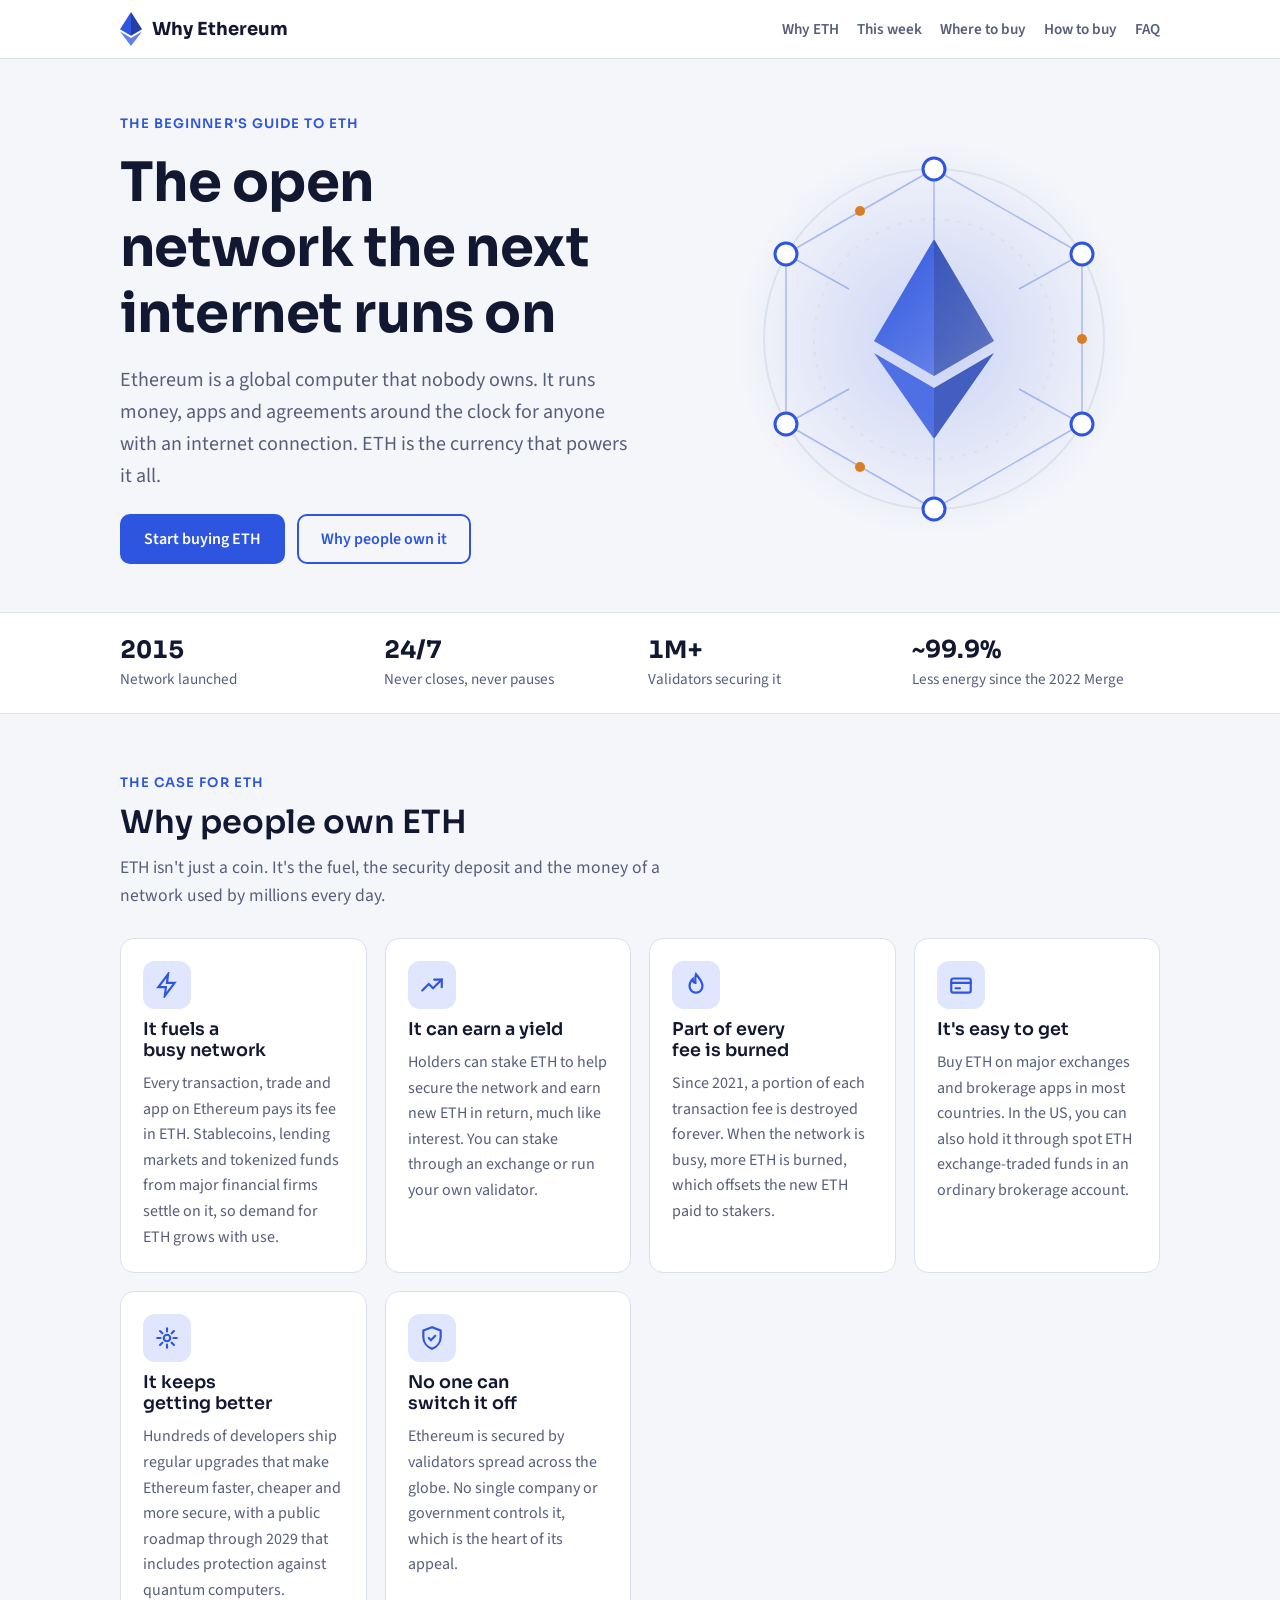
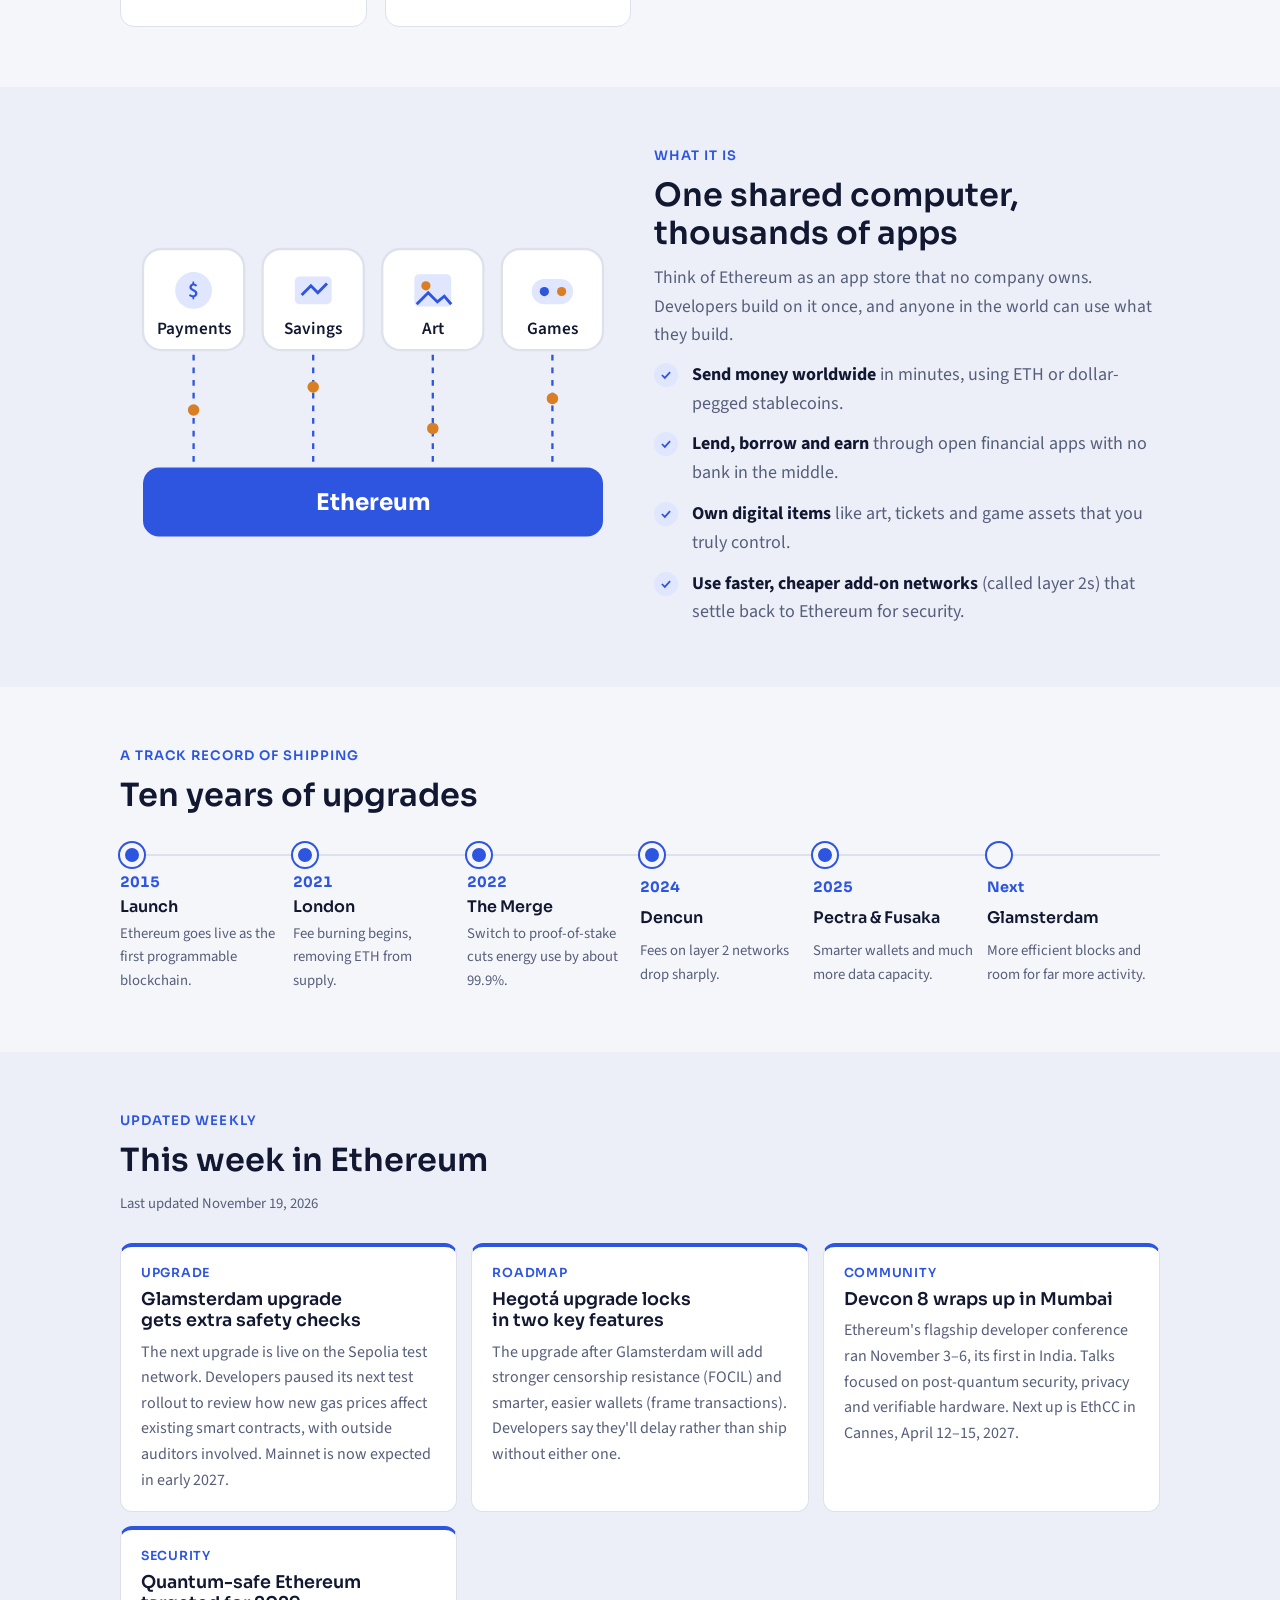
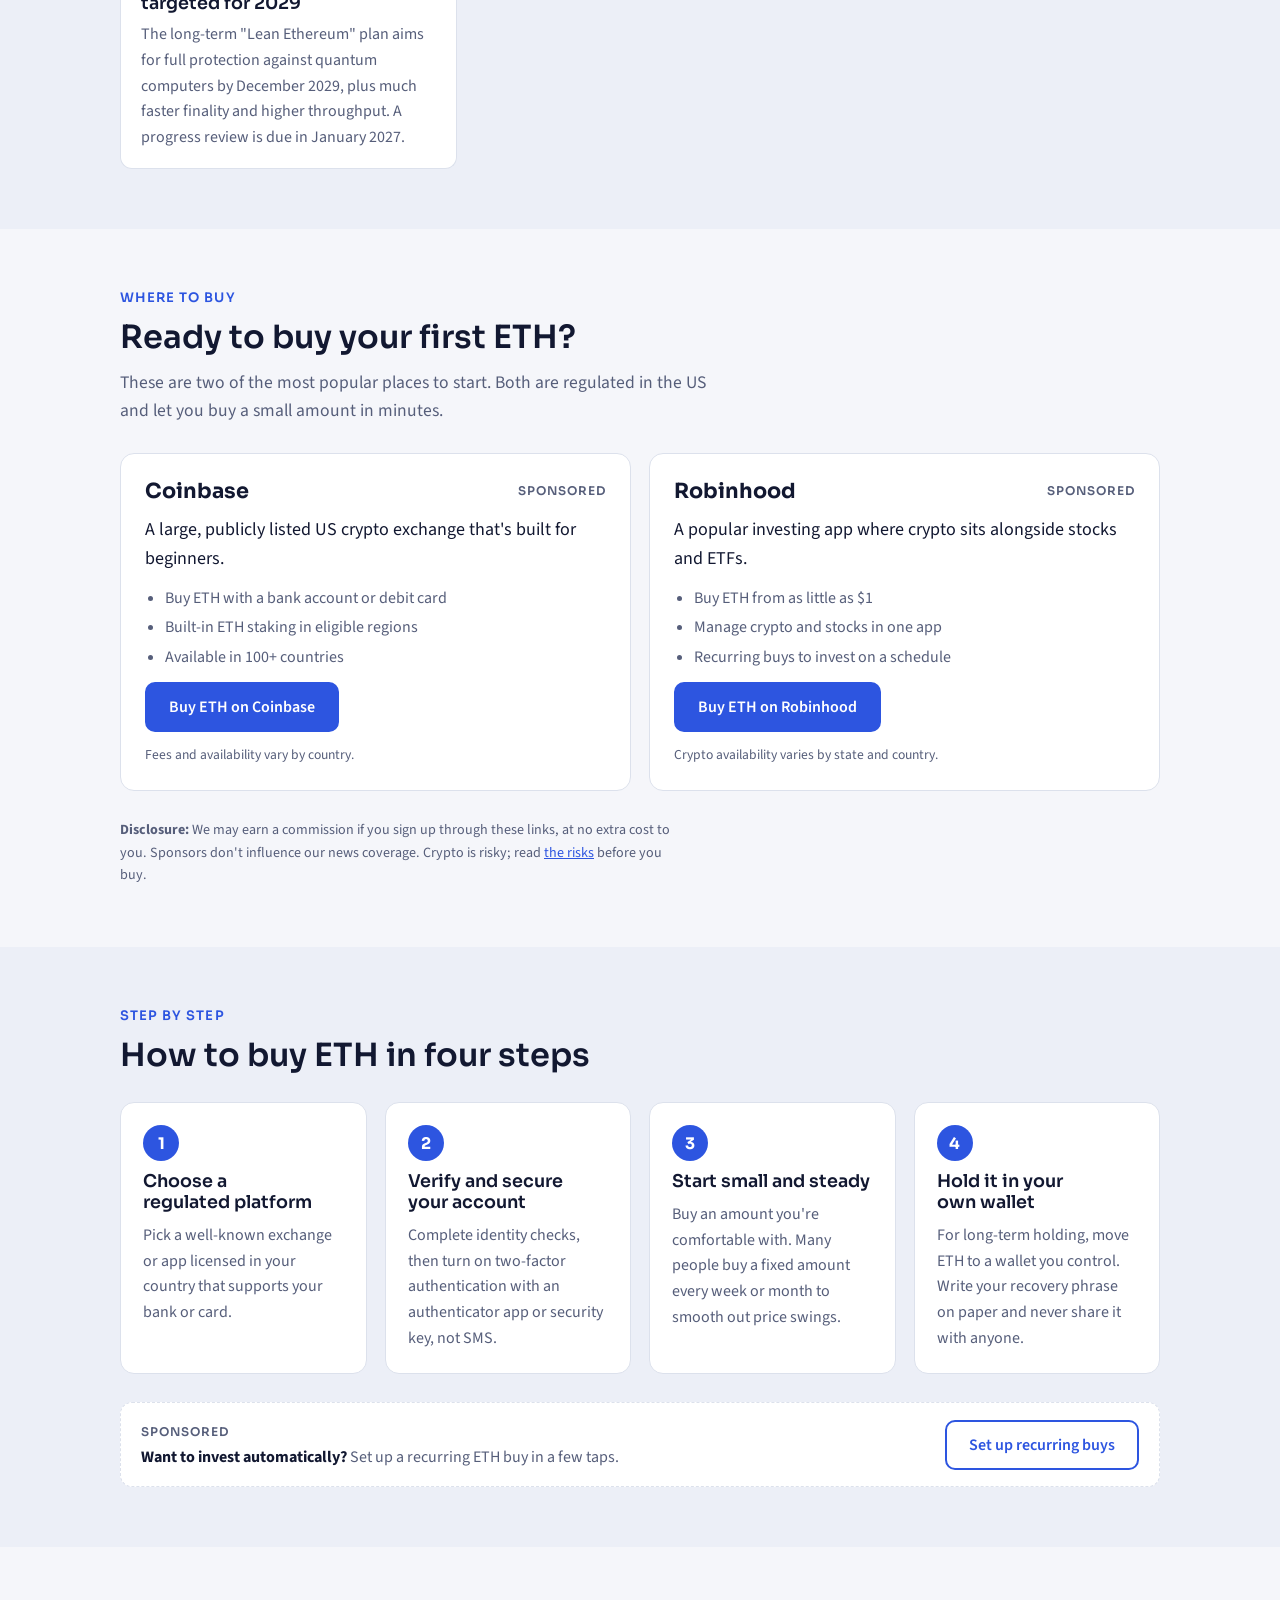
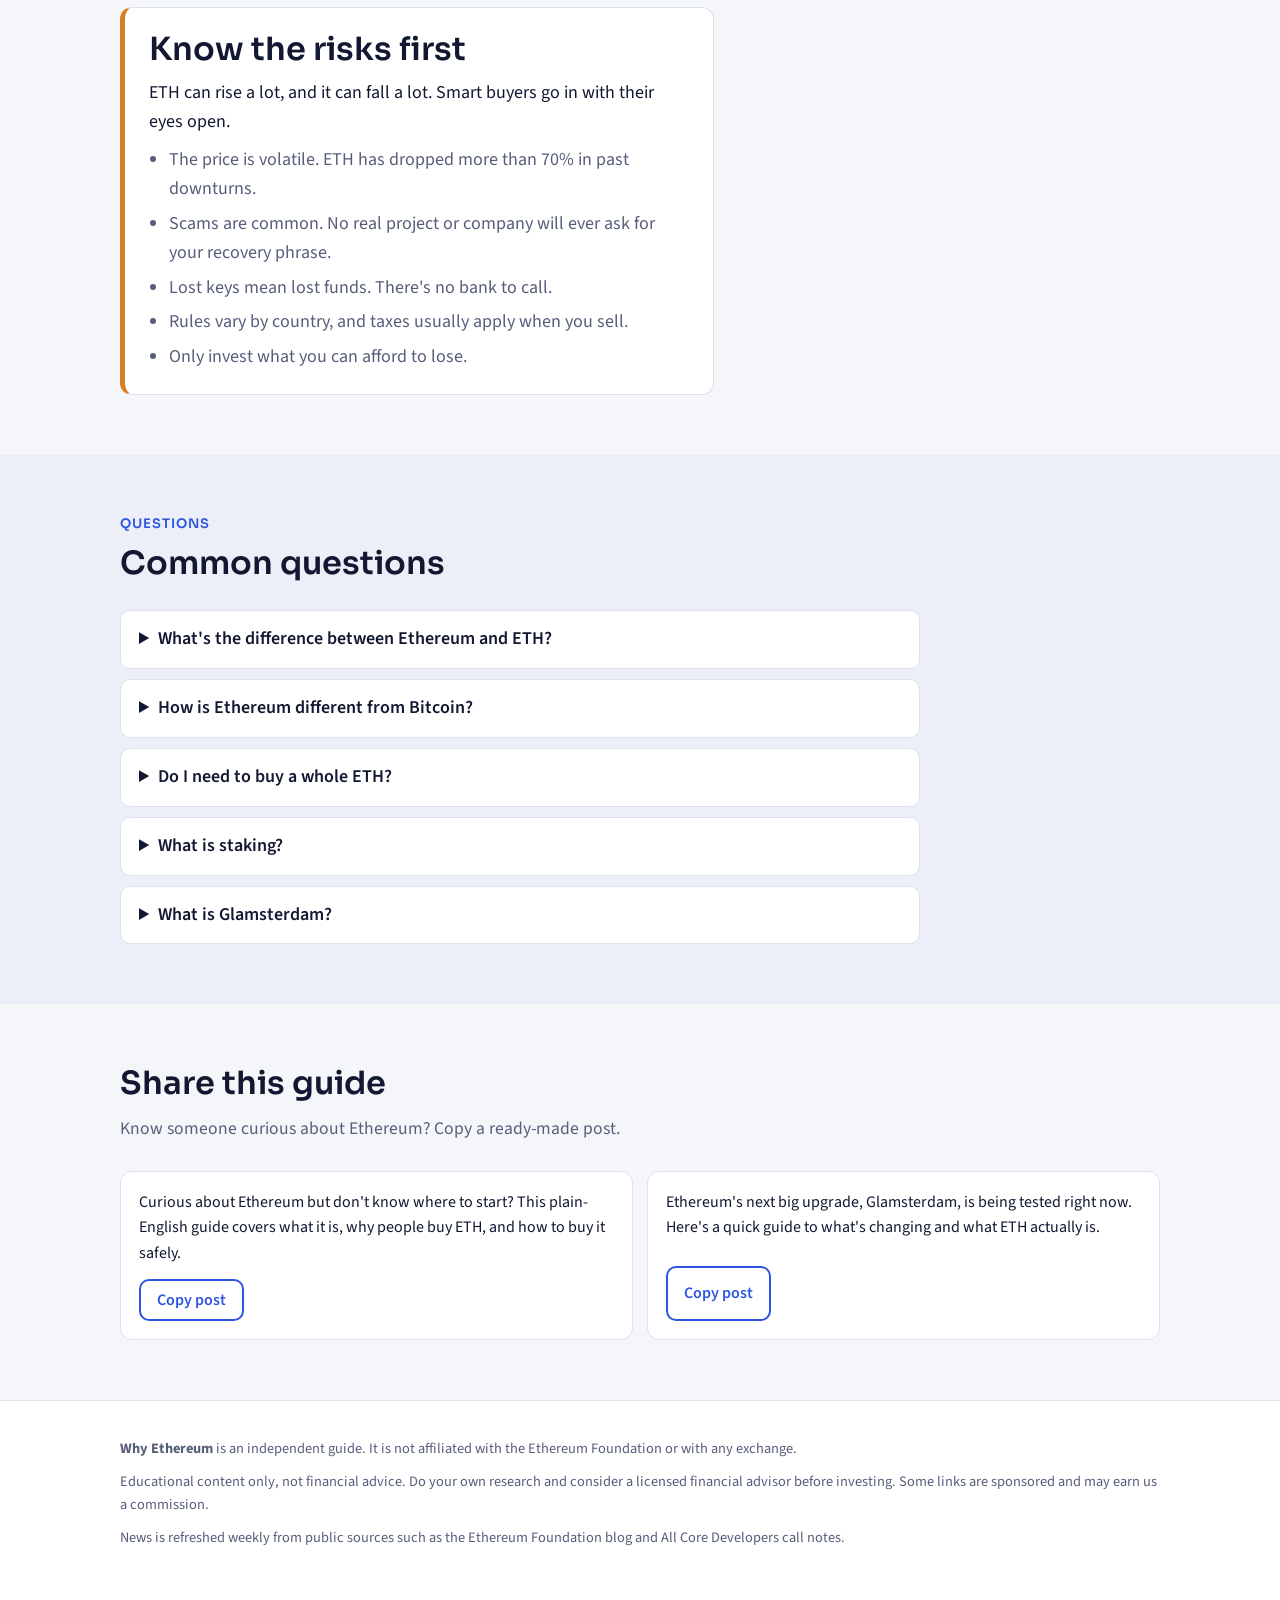
==== index.html @ 0a842156 "Add Why Ethereum site Co-Authored-By: Claude Opus 5.5 <noreply@anthropic.com> Claude-Session: https:" ====
<!DOCTYPE html>
<html lang="en">
<head>
<meta charset="utf-8">
<meta name="viewport" content="width=device-width, initial-scale=1">
<title>Why Ethereum</title>
<meta name="description" content="A plain-English guide to Ethereum: what it is, why people buy ETH, what's changing on the network this week, and how to buy and store it safely.">
<meta name="keywords" content="Ethereum, ETH, how to buy Ethereum, Ethereum upgrade, Glamsterdam, Ethereum news, staking, crypto guide">
<meta property="og:title" content="Why Ethereum: a plain-English guide">
<meta property="og:description" content="What Ethereum is, why people buy ETH, this week's network news, and how to buy it safely.">
<meta property="og:type" content="website">
<meta name="twitter:card" content="summary_large_image">
<script type="application/ld+json">
{"@context":"https://schema.org","@type":"FAQPage","mainEntity":[
{"@type":"Question","name":"What is Ethereum?","acceptedAnswer":{"@type":"Answer","text":"Ethereum is an open, global computer network that runs apps and money without a company in the middle. ETH is its native currency, used to pay fees and to secure the network through staking."}},
{"@type":"Question","name":"How do I buy ETH?","acceptedAnswer":{"@type":"Answer","text":"Pick a regulated exchange or brokerage in your country, verify your identity, deposit funds and buy ETH. For long-term holding, move it to a wallet you control."}},
{"@type":"Question","name":"Do I need to buy a whole ETH?","acceptedAnswer":{"@type":"Answer","text":"No. You can buy a small fraction of one ETH, often for a few dollars."}},
{"@type":"Question","name":"Is Ethereum a safe investment?","acceptedAnswer":{"@type":"Answer","text":"No investment is guaranteed. ETH's price is volatile and has fallen more than 70% in past downturns. Only invest money you can afford to lose."}}
]}
</script>
<link rel="preconnect" href="https://fonts.googleapis.com">
<link rel="preconnect" href="https://fonts.gstatic.com" crossorigin>
<link href="https://fonts.googleapis.com/css2?family=Sora:wght@500;600;700&family=Source+Sans+3:wght@400;600&display=swap" rel="stylesheet">
<style>
:root {
  /* Layout: wide hero with illustration, then alternating full-width bands, each with a centered 1080px content column */
  --bg: #f5f6fa;
  --surface: #ffffff;
  --band: #eceff7;
  --ink: #121831;
  --muted: #565e7a;
  --accent: #2d55e0;
  --accent-soft: #dfe6fd;
  --signal: #d97e22;
  --good: #1f8a5b;
  --line: #dce1ec;
  --display: "Sora", "Segoe UI", system-ui, sans-serif;
  --body: "Source Sans 3", "Segoe UI", system-ui, sans-serif;
  color-scheme: light;
}
@media (prefers-color-scheme: dark) {
  :root:not([data-theme="light"]) {
    --bg: #0c1020; --surface: #151a2e; --band: #11162a; --ink: #e9ecf6; --muted: #a0a8c3;
    --accent: #7f9cff; --accent-soft: #1f2a55; --signal: #f2a556; --good: #4fc28d; --line: #283052; color-scheme: dark;
  }
}
:root[data-theme="dark"] {
  --bg: #0c1020; --surface: #151a2e; --band: #11162a; --ink: #e9ecf6; --muted: #a0a8c3;
  --accent: #7f9cff; --accent-soft: #1f2a55; --signal: #f2a556; --good: #4fc28d; --line: #283052; color-scheme: dark;
}
* { box-sizing: border-box; }
html { scroll-behavior: smooth; }
@media (prefers-reduced-motion: reduce) { html { scroll-behavior: auto; } * { animation: none !important; } }
body { margin: 0; background: var(--bg); color: var(--ink); font: 400 18px/1.6 var(--body); }
h1, h2, h3 { font-family: var(--display); line-height: 1.2; text-wrap: balance; margin: 0; }
h1 { font-size: clamp(2.1rem, 5vw, 3.4rem); font-weight: 700; letter-spacing: -0.01em; }
h2 { font-size: clamp(1.5rem, 3vw, 2rem); font-weight: 600; }
h3 { font-size: 1.1rem; font-weight: 600; }
p { margin: 0; }
a { color: var(--accent); }
a:focus-visible, button:focus-visible, summary:focus-visible { outline: 3px solid var(--signal); outline-offset: 2px; border-radius: 4px; }
svg { display: block; max-width: 100%; height: auto; }
.wrap { max-width: 1080px; margin: 0 auto; padding: 0 20px; }
.prose { max-width: 66ch; display: grid; gap: 12px; }
.kicker { font: 600 0.82rem var(--display); color: var(--accent); text-transform: uppercase; letter-spacing: 0.08em; }
.sub { color: var(--muted); font-size: 1.1rem; }

/* Nav */
nav { position: sticky; top: 0; z-index: 10; border-bottom: 1px solid var(--line); background: color-mix(in srgb, var(--surface) 92%, transparent); backdrop-filter: blur(8px); }
nav .wrap { display: flex; gap: 22px; align-items: center; flex-wrap: wrap; padding-block: 12px; }
nav .brand { display: flex; align-items: center; gap: 10px; font-family: var(--display); font-weight: 700; margin-right: auto; color: var(--ink); text-decoration: none; }
nav .links { display: flex; gap: 18px; flex-wrap: wrap; }
nav .links a { text-decoration: none; font-weight: 600; font-size: 0.95rem; color: var(--muted); }
nav .links a:hover { color: var(--accent); }

/* Hero */
header.hero { padding: 56px 0 48px; overflow: hidden; }
.hero .wrap { display: grid; grid-template-columns: 1.1fr 0.9fr; gap: 36px; align-items: center; }
.hero-copy { display: grid; gap: 18px; }
.hero .lede { font-size: 1.25rem; color: var(--muted); max-width: 52ch; }
.ctas { display: flex; gap: 12px; flex-wrap: wrap; margin-top: 4px; }
.btn { display: inline-block; padding: 12px 22px; border-radius: 10px; text-decoration: none; border: 2px solid var(--accent); font: 600 1rem var(--body); cursor: pointer; transition: transform .15s ease; }
.btn:hover { transform: translateY(-1px); }
.btn.primary { background: var(--accent); color: #fff; }
.btn.ghost { background: transparent; color: var(--accent); }
.hero-art { justify-self: center; width: 100%; max-width: 420px; }
@media (max-width: 820px) { .hero .wrap { grid-template-columns: 1fr; } .hero-art { max-width: 300px; order: -1; } }
.float { animation: float 6s ease-in-out infinite; transform-origin: center; }
@keyframes float { 50% { transform: translateY(-8px); } }

/* Facts strip */
.facts { background: var(--surface); border-block: 1px solid var(--line); }
.facts .wrap { display: grid; grid-template-columns: repeat(4, 1fr); gap: 16px; padding-block: 22px; }
.fact { display: grid; gap: 2px; }
.fact b { font: 700 1.5rem var(--display); font-variant-numeric: tabular-nums; }
.fact span { color: var(--muted); font-size: 0.95rem; }
@media (max-width: 700px) { .facts .wrap { grid-template-columns: repeat(2, 1fr); } }

/* Sections */
section { padding: 60px 0; }
section.band { background: var(--band); }
section > .wrap { display: grid; gap: 28px; }
.grid { display: grid; gap: 18px; grid-template-columns: repeat(auto-fit, minmax(240px, 1fr)); }
.card { background: var(--surface); border: 1px solid var(--line); border-radius: 14px; padding: 22px; display: grid; gap: 10px; align-content: start; }
.card p { color: var(--muted); font-size: 1rem; }
.icon { width: 48px; height: 48px; border-radius: 12px; background: var(--accent-soft); display: grid; place-items: center; }
.icon svg { width: 26px; height: 26px; }

/* Explainer split */
.split { display: grid; grid-template-columns: 1fr 1fr; gap: 40px; align-items: center; }
@media (max-width: 820px) { .split { grid-template-columns: 1fr; } }
.split ul { margin: 0; padding: 0; list-style: none; display: grid; gap: 12px; }
.split li { display: grid; grid-template-columns: 28px 1fr; gap: 10px; color: var(--muted); }
.split li b { color: var(--ink); }
.check { width: 24px; height: 24px; border-radius: 50%; background: var(--accent-soft); display: grid; place-items: center; margin-top: 2px; }

/* Timeline */
.timeline { display: grid; grid-template-columns: repeat(6, 1fr); gap: 0; position: relative; }
.timeline::before { content: ""; position: absolute; left: 0; right: 0; top: 11px; height: 2px; background: var(--line); }
.tl { position: relative; display: grid; gap: 6px; padding-right: 12px; }
.tl .dot { width: 24px; height: 24px; border-radius: 50%; background: var(--accent); border: 5px solid var(--bg); box-shadow: 0 0 0 2px var(--accent); z-index: 1; }
.tl.next .dot { background: var(--bg); }
.tl .yr { font: 700 0.9rem var(--display); color: var(--accent); font-variant-numeric: tabular-nums; }
.tl h3 { font-size: 1rem; }
.tl p { font-size: 0.92rem; color: var(--muted); }
section.band .tl .dot { border-color: var(--band); }
section.band .tl.next .dot { background: var(--band); }
@media (max-width: 820px) {
  .timeline { grid-template-columns: 1fr; gap: 18px; }
  .timeline::before { left: 11px; right: auto; top: 0; bottom: 0; width: 2px; height: auto; }
  .tl { grid-template-columns: 24px 1fr; column-gap: 14px; padding: 0; }
  .tl .dot { grid-row: span 3; }
}

/* News */
.updated { font-size: 0.92rem; color: var(--muted); }
.news { display: grid; gap: 14px; grid-template-columns: repeat(auto-fit, minmax(300px, 1fr)); }
.news-item { display: grid; gap: 8px; align-content: start; background: var(--surface); border: 1px solid var(--line); border-top: 4px solid var(--accent); border-radius: 12px; padding: 18px 20px; }
.news-item .tag { font: 600 0.78rem var(--display); color: var(--accent); text-transform: uppercase; letter-spacing: 0.06em; }
.news-item p { font-size: 1rem; color: var(--muted); }

/* Sponsored */
.sponsor-label { font: 600 0.75rem var(--display); color: var(--muted); text-transform: uppercase; letter-spacing: 0.08em; }
.partners { display: grid; gap: 18px; grid-template-columns: repeat(auto-fit, minmax(280px, 1fr)); }
.partner { background: var(--surface); border: 1px solid var(--line); border-radius: 14px; padding: 24px; display: grid; gap: 12px; align-content: start; }
.partner header { display: flex; align-items: center; justify-content: space-between; gap: 10px; }
.partner .name { font: 700 1.3rem var(--display); }
.partner ul { margin: 0; padding-left: 20px; color: var(--muted); font-size: 1rem; display: grid; gap: 4px; }
.partner .btn { justify-self: start; }
.partner small { color: var(--muted); font-size: 0.85rem; }
.disclosure { font-size: 0.88rem; color: var(--muted); max-width: 80ch; }
.inline-ad { background: var(--surface); border: 1px dashed var(--line); border-radius: 12px; padding: 16px 20px; display: flex; gap: 16px; align-items: center; justify-content: space-between; flex-wrap: wrap; }
.inline-ad p { color: var(--muted); font-size: 1rem; }
.inline-ad p b { color: var(--ink); }

/* Steps */
.step-n { width: 36px; height: 36px; border-radius: 50%; background: var(--accent); color: #fff; display: grid; place-items: center; font: 700 1rem var(--display); }

/* Risks, FAQ, share */
.risk { background: var(--surface); border: 1px solid var(--line); border-left: 5px solid var(--signal); border-radius: 12px; padding: 22px 24px; display: grid; gap: 10px; }
.risk ul { margin: 0; padding-left: 20px; display: grid; gap: 6px; color: var(--muted); }
.faq { display: grid; gap: 10px; max-width: 800px; }
details { background: var(--surface); border: 1px solid var(--line); border-radius: 10px; padding: 14px 18px; }
summary { font-weight: 600; cursor: pointer; }
details p { margin-top: 8px; color: var(--muted); }
.share { display: grid; gap: 14px; grid-template-columns: repeat(auto-fit, minmax(280px, 1fr)); }
.post { background: var(--surface); border: 1px solid var(--line); border-radius: 12px; padding: 18px; display: grid; gap: 12px; }
.post p { font-size: 1rem; }
.post button { justify-self: start; padding: 8px 16px; }
footer { padding: 36px 0 52px; color: var(--muted); font-size: 0.9rem; border-top: 1px solid var(--line); background: var(--surface); }
footer .wrap { display: grid; gap: 10px; }
</style>
</head>
<body>
<nav aria-label="Sections">
  <div class="wrap">
    <a class="brand" href="#top">
      <svg width="22" height="34" viewBox="0 0 22 34" aria-hidden="true"><path d="M11 0 0 17.3 11 23.8 22 17.3z" fill="var(--accent)"/><path d="M11 0v23.8l11-6.5z" fill="var(--ink)" opacity=".35"/><path d="M11 25.9 0 19.4 11 34l11-14.6z" fill="var(--accent)" opacity=".75"/></svg>
      Why Ethereum
    </a>
    <div class="links">
      <a href="#why">Why ETH</a>
      <a href="#news">This week</a>
      <a href="#where">Where to buy</a>
      <a href="#buy">How to buy</a>
      <a href="#faq">FAQ</a>
    </div>
  </div>
</nav>

<header class="hero" id="top">
  <div class="wrap">
    <div class="hero-copy">
      <span class="kicker">The beginner's guide to ETH</span>
      <h1>The open network the next internet runs on</h1>
      <p class="lede">Ethereum is a global computer that nobody owns. It runs money, apps and agreements around the clock for anyone with an internet connection. ETH is the currency that powers it all.</p>
      <div class="ctas">
        <a class="btn primary" href="#where">Start buying ETH</a>
        <a class="btn ghost" href="#why">Why people own it</a>
      </div>
    </div>
    <svg class="hero-art" viewBox="0 0 420 420" role="img" aria-label="Illustration of the Ethereum crystal at the center of a connected global network">
      <defs>
        <linearGradient id="gA" x1="0" y1="0" x2="1" y2="1"><stop offset="0" stop-color="var(--accent)"/><stop offset="1" stop-color="var(--accent)" stop-opacity=".55"/></linearGradient>
        <radialGradient id="glow" cx=".5" cy=".5" r=".5"><stop offset="0" stop-color="var(--accent)" stop-opacity=".22"/><stop offset="1" stop-color="var(--accent)" stop-opacity="0"/></radialGradient>
      </defs>
      <circle cx="210" cy="210" r="200" fill="url(#glow)"/>
      <circle cx="210" cy="210" r="170" fill="none" stroke="var(--line)" stroke-width="2"/>
      <circle cx="210" cy="210" r="120" fill="none" stroke="var(--line)" stroke-width="2" stroke-dasharray="4 8"/>
      <g stroke="var(--accent)" stroke-opacity=".35" stroke-width="1.5">
        <line x1="210" y1="40" x2="62" y2="125"/><line x1="210" y1="40" x2="358" y2="125"/>
        <line x1="62" y1="125" x2="62" y2="295"/><line x1="358" y1="125" x2="358" y2="295"/>
        <line x1="62" y1="295" x2="210" y2="380"/><line x1="358" y1="295" x2="210" y2="380"/>
        <line x1="210" y1="40" x2="210" y2="110"/><line x1="62" y1="125" x2="125" y2="160"/><line x1="358" y1="125" x2="295" y2="160"/>
        <line x1="62" y1="295" x2="125" y2="260"/><line x1="358" y1="295" x2="295" y2="260"/><line x1="210" y1="380" x2="210" y2="310"/>
      </g>
      <g fill="var(--surface)" stroke="var(--accent)" stroke-width="3">
        <circle cx="210" cy="40" r="11"/><circle cx="62" cy="125" r="11"/><circle cx="358" cy="125" r="11"/>
        <circle cx="62" cy="295" r="11"/><circle cx="358" cy="295" r="11"/><circle cx="210" cy="380" r="11"/>
      </g>
      <g fill="var(--signal)"><circle cx="136" cy="82" r="5"/><circle cx="358" cy="210" r="5"/><circle cx="136" cy="338" r="5"/></g>
      <g class="float">
        <path d="M210 110 150 212 210 247 270 212z" fill="url(#gA)"/>
        <path d="M210 110v137l60-35z" fill="var(--ink)" fill-opacity=".22"/>
        <path d="M210 259 150 224 210 310 270 224z" fill="var(--accent)" fill-opacity=".8"/>
        <path d="M210 259v51l60-86z" fill="var(--ink)" fill-opacity=".2"/>
      </g>
    </svg>
  </div>
</header>

<div class="facts" aria-label="Ethereum at a glance">
  <div class="wrap">
    <div class="fact"><b>2015</b><span>Network launched</span></div>
    <div class="fact"><b>24/7</b><span>Never closes, never pauses</span></div>
    <div class="fact"><b>1M+</b><span>Validators securing it</span></div>
    <div class="fact"><b>~99.9%</b><span>Less energy since the 2022 Merge</span></div>
  </div>
</div>

<section id="why" aria-labelledby="why-h">
  <div class="wrap">
    <div class="prose">
      <span class="kicker">The case for ETH</span>
      <h2 id="why-h">Why people own ETH</h2>
      <p class="sub">ETH isn't just a coin. It's the fuel, the security deposit and the money of a network used by millions every day.</p>
    </div>
    <div class="grid">
      <div class="card">
        <div class="icon"><svg viewBox="0 0 24 24" fill="none" stroke="var(--accent)" stroke-width="2" stroke-linecap="round" aria-hidden="true"><path d="M13 2 4 14h7l-1 8 9-12h-7z"/></svg></div>
        <h3>It fuels a busy network</h3>
        <p>Every transaction, trade and app on Ethereum pays its fee in ETH. Stablecoins, lending markets and tokenized funds from major financial firms settle on it, so demand for ETH grows with use.</p>
      </div>
      <div class="card">
        <div class="icon"><svg viewBox="0 0 24 24" fill="none" stroke="var(--accent)" stroke-width="2" stroke-linecap="round" aria-hidden="true"><path d="M3 17l6-6 4 4 8-8"/><path d="M14 7h7v7"/></svg></div>
        <h3>It can earn a yield</h3>
        <p>Holders can stake ETH to help secure the network and earn new ETH in return, much like interest. You can stake through an exchange or run your own validator.</p>
      </div>
      <div class="card">
        <div class="icon"><svg viewBox="0 0 24 24" fill="none" stroke="var(--accent)" stroke-width="2" stroke-linecap="round" aria-hidden="true"><path d="M12 2c3 4 6 6.5 6 11a6 6 0 0 1-12 0c0-3 1.5-5 3-6.5 0 2 1 3.5 2.5 3.5C11.5 7 11 4.5 12 2z"/></svg></div>
        <h3>Part of every fee is burned</h3>
        <p>Since 2021, a portion of each transaction fee is destroyed forever. When the network is busy, more ETH is burned, which offsets the new ETH paid to stakers.</p>
      </div>
      <div class="card">
        <div class="icon"><svg viewBox="0 0 24 24" fill="none" stroke="var(--accent)" stroke-width="2" stroke-linecap="round" aria-hidden="true"><rect x="3" y="6" width="18" height="13" rx="2"/><path d="M3 10h18M7 15h4"/></svg></div>
        <h3>It's easy to get</h3>
        <p>Buy ETH on major exchanges and brokerage apps in most countries. In the US, you can also hold it through spot ETH exchange-traded funds in an ordinary brokerage account.</p>
      </div>
      <div class="card">
        <div class="icon"><svg viewBox="0 0 24 24" fill="none" stroke="var(--accent)" stroke-width="2" stroke-linecap="round" aria-hidden="true"><path d="M12 3v3M12 18v3M3 12h3M18 12h3M5.6 5.6l2.1 2.1M16.3 16.3l2.1 2.1M5.6 18.4l2.1-2.1M16.3 7.7l2.1-2.1"/><circle cx="12" cy="12" r="3"/></svg></div>
        <h3>It keeps getting better</h3>
        <p>Hundreds of developers ship regular upgrades that make Ethereum faster, cheaper and more secure, with a public roadmap through 2029 that includes protection against quantum computers.</p>
      </div>
      <div class="card">
        <div class="icon"><svg viewBox="0 0 24 24" fill="none" stroke="var(--accent)" stroke-width="2" stroke-linecap="round" aria-hidden="true"><path d="M12 2 4 5v6c0 5 3.4 9.3 8 11 4.6-1.7 8-6 8-11V5z"/><path d="m9 12 2 2 4-4"/></svg></div>
        <h3>No one can switch it off</h3>
        <p>Ethereum is secured by validators spread across the globe. No single company or government controls it, which is the heart of its appeal.</p>
      </div>
    </div>
  </div>
</section>

<section class="band" aria-labelledby="what-h">
  <div class="wrap split">
    <svg viewBox="0 0 440 320" role="img" aria-label="Illustration of apps such as payments, savings, art and games all running on one shared Ethereum layer">
      <rect x="20" y="230" width="400" height="60" rx="14" fill="var(--accent)"/>
      <text x="220" y="267" text-anchor="middle" font-family="Sora, sans-serif" font-weight="700" font-size="20" fill="#fff">Ethereum</text>
      <g font-family="Source Sans 3, sans-serif" font-size="15" font-weight="600" fill="var(--ink)" text-anchor="middle">
        <rect x="20" y="40" width="88" height="88" rx="16" fill="var(--surface)" stroke="var(--line)" stroke-width="2"/>
        <circle cx="64" cy="76" r="16" fill="var(--accent-soft)"/><text x="64" y="82" fill="var(--accent)" font-size="18">$</text>
        <text x="64" y="114">Payments</text>
        <rect x="124" y="40" width="88" height="88" rx="16" fill="var(--surface)" stroke="var(--line)" stroke-width="2"/>
        <rect x="152" y="64" width="32" height="24" rx="4" fill="var(--accent-soft)"/><path d="M158 80l8-8 6 6 8-8" stroke="var(--accent)" stroke-width="2.5" fill="none"/>
        <text x="168" y="114">Savings</text>
        <rect x="228" y="40" width="88" height="88" rx="16" fill="var(--surface)" stroke="var(--line)" stroke-width="2"/>
        <rect x="256" y="62" width="32" height="28" rx="4" fill="var(--accent-soft)"/><circle cx="266" cy="72" r="4" fill="var(--signal)"/><path d="M258 88l10-10 8 8 6-5 6 7" stroke="var(--accent)" stroke-width="2.5" fill="none"/>
        <text x="272" y="114">Art</text>
        <rect x="332" y="40" width="88" height="88" rx="16" fill="var(--surface)" stroke="var(--line)" stroke-width="2"/>
        <rect x="358" y="66" width="36" height="22" rx="11" fill="var(--accent-soft)"/><circle cx="369" cy="77" r="4" fill="var(--accent)"/><circle cx="384" cy="77" r="4" fill="var(--signal)"/>
        <text x="376" y="114">Games</text>
      </g>
      <g stroke="var(--accent)" stroke-width="2" stroke-dasharray="5 6"><line x1="64" y1="132" x2="64" y2="226"/><line x1="168" y1="132" x2="168" y2="226"/><line x1="272" y1="132" x2="272" y2="226"/><line x1="376" y1="132" x2="376" y2="226"/></g>
      <g fill="var(--signal)"><circle cx="64" cy="180" r="5"/><circle cx="168" cy="160" r="5"/><circle cx="272" cy="196" r="5"/><circle cx="376" cy="170" r="5"/></g>
    </svg>
    <div class="prose">
      <span class="kicker">What it is</span>
      <h2 id="what-h">One shared computer, thousands of apps</h2>
      <p class="sub">Think of Ethereum as an app store that no company owns. Developers build on it once, and anyone in the world can use what they build.</p>
      <ul>
        <li><span class="check"><svg width="14" height="14" viewBox="0 0 24 24" fill="none" stroke="var(--accent)" stroke-width="3" aria-hidden="true"><path d="m5 12 5 5 9-10"/></svg></span><span><b>Send money worldwide</b> in minutes, using ETH or dollar-pegged stablecoins.</span></li>
        <li><span class="check"><svg width="14" height="14" viewBox="0 0 24 24" fill="none" stroke="var(--accent)" stroke-width="3" aria-hidden="true"><path d="m5 12 5 5 9-10"/></svg></span><span><b>Lend, borrow and earn</b> through open financial apps with no bank in the middle.</span></li>
        <li><span class="check"><svg width="14" height="14" viewBox="0 0 24 24" fill="none" stroke="var(--accent)" stroke-width="3" aria-hidden="true"><path d="m5 12 5 5 9-10"/></svg></span><span><b>Own digital items</b> like art, tickets and game assets that you truly control.</span></li>
        <li><span class="check"><svg width="14" height="14" viewBox="0 0 24 24" fill="none" stroke="var(--accent)" stroke-width="3" aria-hidden="true"><path d="m5 12 5 5 9-10"/></svg></span><span><b>Use faster, cheaper add-on networks</b> (called layer 2s) that settle back to Ethereum for security.</span></li>
      </ul>
    </div>
  </div>
</section>

<section aria-labelledby="tl-h">
  <div class="wrap">
    <div class="prose">
      <span class="kicker">A track record of shipping</span>
      <h2 id="tl-h">Ten years of upgrades</h2>
    </div>
    <div class="timeline">
      <div class="tl"><span class="dot"></span><span class="yr">2015</span><h3>Launch</h3><p>Ethereum goes live as the first programmable blockchain.</p></div>
      <div class="tl"><span class="dot"></span><span class="yr">2021</span><h3>London</h3><p>Fee burning begins, removing ETH from supply.</p></div>
      <div class="tl"><span class="dot"></span><span class="yr">2022</span><h3>The Merge</h3><p>Switch to proof-of-stake cuts energy use by about 99.9%.</p></div>
      <div class="tl"><span class="dot"></span><span class="yr">2024</span><h3>Dencun</h3><p>Fees on layer 2 networks drop sharply.</p></div>
      <div class="tl"><span class="dot"></span><span class="yr">2025</span><h3>Pectra &amp; Fusaka</h3><p>Smarter wallets and much more data capacity.</p></div>
      <div class="tl next"><span class="dot"></span><span class="yr">Next</span><h3>Glamsterdam</h3><p>More efficient blocks and room for far more activity.</p></div>
    </div>
  </div>
</section>

<section id="news" class="band" aria-labelledby="news-h">
  <div class="wrap">
    <div class="prose">
      <span class="kicker">Updated weekly</span>
      <h2 id="news-h">This week in Ethereum</h2>
      <p class="updated">Last updated <time id="updated" datetime="2026-11-19">November 19, 2026</time></p>
    </div>
    <!-- NEWS:START -->
    <div class="news">
      <article class="news-item">
        <span class="tag">Upgrade</span>
        <h3>Glamsterdam upgrade gets extra safety checks</h3>
        <p>The next upgrade is live on the Sepolia test network. Developers paused its next test rollout to review how new gas prices affect existing smart contracts, with outside auditors involved. Mainnet is now expected in early 2027.</p>
      </article>
      <article class="news-item">
        <span class="tag">Roadmap</span>
        <h3>Hegotá upgrade locks in two key features</h3>
        <p>The upgrade after Glamsterdam will add stronger censorship resistance (FOCIL) and smarter, easier wallets (frame transactions). Developers say they'll delay rather than ship without either one.</p>
      </article>
      <article class="news-item">
        <span class="tag">Community</span>
        <h3>Devcon 8 wraps up in Mumbai</h3>
        <p>Ethereum's flagship developer conference ran November 3–6, its first in India. Talks focused on post-quantum security, privacy and verifiable hardware. Next up is EthCC in Cannes, April 12–15, 2027.</p>
      </article>
      <article class="news-item">
        <span class="tag">Security</span>
        <h3>Quantum-safe Ethereum targeted for 2029</h3>
        <p>The long-term "Lean Ethereum" plan aims for full protection against quantum computers by December 2029, plus much faster finality and higher throughput. A progress review is due in January 2027.</p>
      </article>
    </div>
    <!-- NEWS:END -->
  </div>
</section>

<section id="where" aria-labelledby="where-h">
  <div class="wrap">
    <div class="prose">
      <span class="kicker">Where to buy</span>
      <h2 id="where-h">Ready to buy your first ETH?</h2>
      <p class="sub">These are two of the most popular places to start. Both are regulated in the US and let you buy a small amount in minutes.</p>
    </div>
    <div class="partners">
      <article class="partner">
        <header><span class="name">Coinbase</span><span class="sponsor-label">Sponsored</span></header>
        <p>A large, publicly listed US crypto exchange that's built for beginners.</p>
        <ul>
          <li>Buy ETH with a bank account or debit card</li>
          <li>Built-in ETH staking in eligible regions</li>
          <li>Available in 100+ countries</li>
        </ul>
        <!-- REPLACE href with your Coinbase affiliate link -->
        <a class="btn primary" href="https://www.coinbase.com/price/ethereum" rel="sponsored noopener" target="_blank">Buy ETH on Coinbase</a>
        <small>Fees and availability vary by country.</small>
      </article>
      <article class="partner">
        <header><span class="name">Robinhood</span><span class="sponsor-label">Sponsored</span></header>
        <p>A popular investing app where crypto sits alongside stocks and ETFs.</p>
        <ul>
          <li>Buy ETH from as little as $1</li>
          <li>Manage crypto and stocks in one app</li>
          <li>Recurring buys to invest on a schedule</li>
        </ul>
        <!-- REPLACE href with your Robinhood affiliate or referral link -->
        <a class="btn primary" href="https://robinhood.com/us/en/crypto/" rel="sponsored noopener" target="_blank">Buy ETH on Robinhood</a>
        <small>Crypto availability varies by state and country.</small>
      </article>
    </div>
    <p class="disclosure"><b>Disclosure:</b> We may earn a commission if you sign up through these links, at no extra cost to you. Sponsors don't influence our news coverage. Crypto is risky; read <a href="#risks">the risks</a> before you buy.</p>
  </div>
</section>

<section id="buy" class="band" aria-labelledby="buy-h">
  <div class="wrap">
    <div class="prose">
      <span class="kicker">Step by step</span>
      <h2 id="buy-h">How to buy ETH in four steps</h2>
    </div>
    <div class="grid">
      <div class="card"><span class="step-n">1</span><h3>Choose a regulated platform</h3><p>Pick a well-known exchange or app licensed in your country that supports your bank or card.</p></div>
      <div class="card"><span class="step-n">2</span><h3>Verify and secure your account</h3><p>Complete identity checks, then turn on two-factor authentication with an authenticator app or security key, not SMS.</p></div>
      <div class="card"><span class="step-n">3</span><h3>Start small and steady</h3><p>Buy an amount you're comfortable with. Many people buy a fixed amount every week or month to smooth out price swings.</p></div>
      <div class="card"><span class="step-n">4</span><h3>Hold it in your own wallet</h3><p>For long-term holding, move ETH to a wallet you control. Write your recovery phrase on paper and never share it with anyone.</p></div>
    </div>
    <div class="inline-ad">
      <p><span class="sponsor-label">Sponsored</span><br><b>Want to invest automatically?</b> Set up a recurring ETH buy in a few taps.</p>
      <!-- REPLACE href with your affiliate link -->
      <a class="btn ghost" href="https://www.coinbase.com/price/ethereum" rel="sponsored noopener" target="_blank">Set up recurring buys</a>
    </div>
  </div>
</section>

<section id="risks" aria-labelledby="risks-h">
  <div class="wrap">
    <div class="risk prose">
      <h2 id="risks-h">Know the risks first</h2>
      <p>ETH can rise a lot, and it can fall a lot. Smart buyers go in with their eyes open.</p>
      <ul>
        <li>The price is volatile. ETH has dropped more than 70% in past downturns.</li>
        <li>Scams are common. No real project or company will ever ask for your recovery phrase.</li>
        <li>Lost keys mean lost funds. There's no bank to call.</li>
        <li>Rules vary by country, and taxes usually apply when you sell.</li>
        <li>Only invest what you can afford to lose.</li>
      </ul>
    </div>
  </div>
</section>

<section id="faq" class="band" aria-labelledby="faq-h">
  <div class="wrap">
    <div class="prose"><span class="kicker">Questions</span><h2 id="faq-h">Common questions</h2></div>
    <div class="faq">
      <details><summary>What's the difference between Ethereum and ETH?</summary><p>Ethereum is the network. ETH is the currency used on it to pay fees and secure the system.</p></details>
      <details><summary>How is Ethereum different from Bitcoin?</summary><p>Bitcoin is built mainly as digital money. Ethereum is programmable, so developers can build apps, stablecoins, marketplaces and financial tools on top of it.</p></details>
      <details><summary>Do I need to buy a whole ETH?</summary><p>No. You can buy a small fraction of one ETH, often for just a few dollars.</p></details>
      <details><summary>What is staking?</summary><p>Staking means locking up ETH to help validate transactions. In return, you earn more ETH. You can stake through an exchange, a staking service, or your own validator with 32 ETH.</p></details>
      <details><summary>What is Glamsterdam?</summary><p>It's Ethereum's next major upgrade. It changes how blocks are built and processed so the network can handle much more activity. It's being tested now.</p></details>
    </div>
  </div>
</section>

<section id="share" aria-labelledby="share-h">
  <div class="wrap">
    <div class="prose">
      <h2 id="share-h">Share this guide</h2>
      <p class="sub">Know someone curious about Ethereum? Copy a ready-made post.</p>
    </div>
    <div class="share">
      <div class="post">
        <p id="post1">Curious about Ethereum but don't know where to start? This plain-English guide covers what it is, why people buy ETH, and how to buy it safely.</p>
        <button class="btn ghost" type="button" data-copy="post1">Copy post</button>
      </div>
      <div class="post">
        <p id="post2">Ethereum's next big upgrade, Glamsterdam, is being tested right now. Here's a quick guide to what's changing and what ETH actually is.</p>
        <button class="btn ghost" type="button" data-copy="post2">Copy post</button>
      </div>
    </div>
  </div>
</section>

<footer>
  <div class="wrap">
    <p><b>Why Ethereum</b> is an independent guide. It is not affiliated with the Ethereum Foundation or with any exchange.</p>
    <p>Educational content only, not financial advice. Do your own research and consider a licensed financial advisor before investing. Some links are sponsored and may earn us a commission.</p>
    <p>News is refreshed weekly from public sources such as the Ethereum Foundation blog and All Core Developers call notes.</p>
  </div>
</footer>

<script>
document.querySelectorAll("[data-copy]").forEach(function (btn) {
  btn.addEventListener("click", function () {
    var text = document.getElementById(btn.dataset.copy).textContent.trim();
    var link = location.href.split("#")[0];
    navigator.clipboard.writeText(text + " " + link).then(function () {
      btn.textContent = "Copied";
      setTimeout(function () { btn.textContent = "Copy post"; }, 2000);
    }).catch(function () {
      btn.textContent = "Select the text to copy";
    });
  });
});
</script>
</body>
</html>
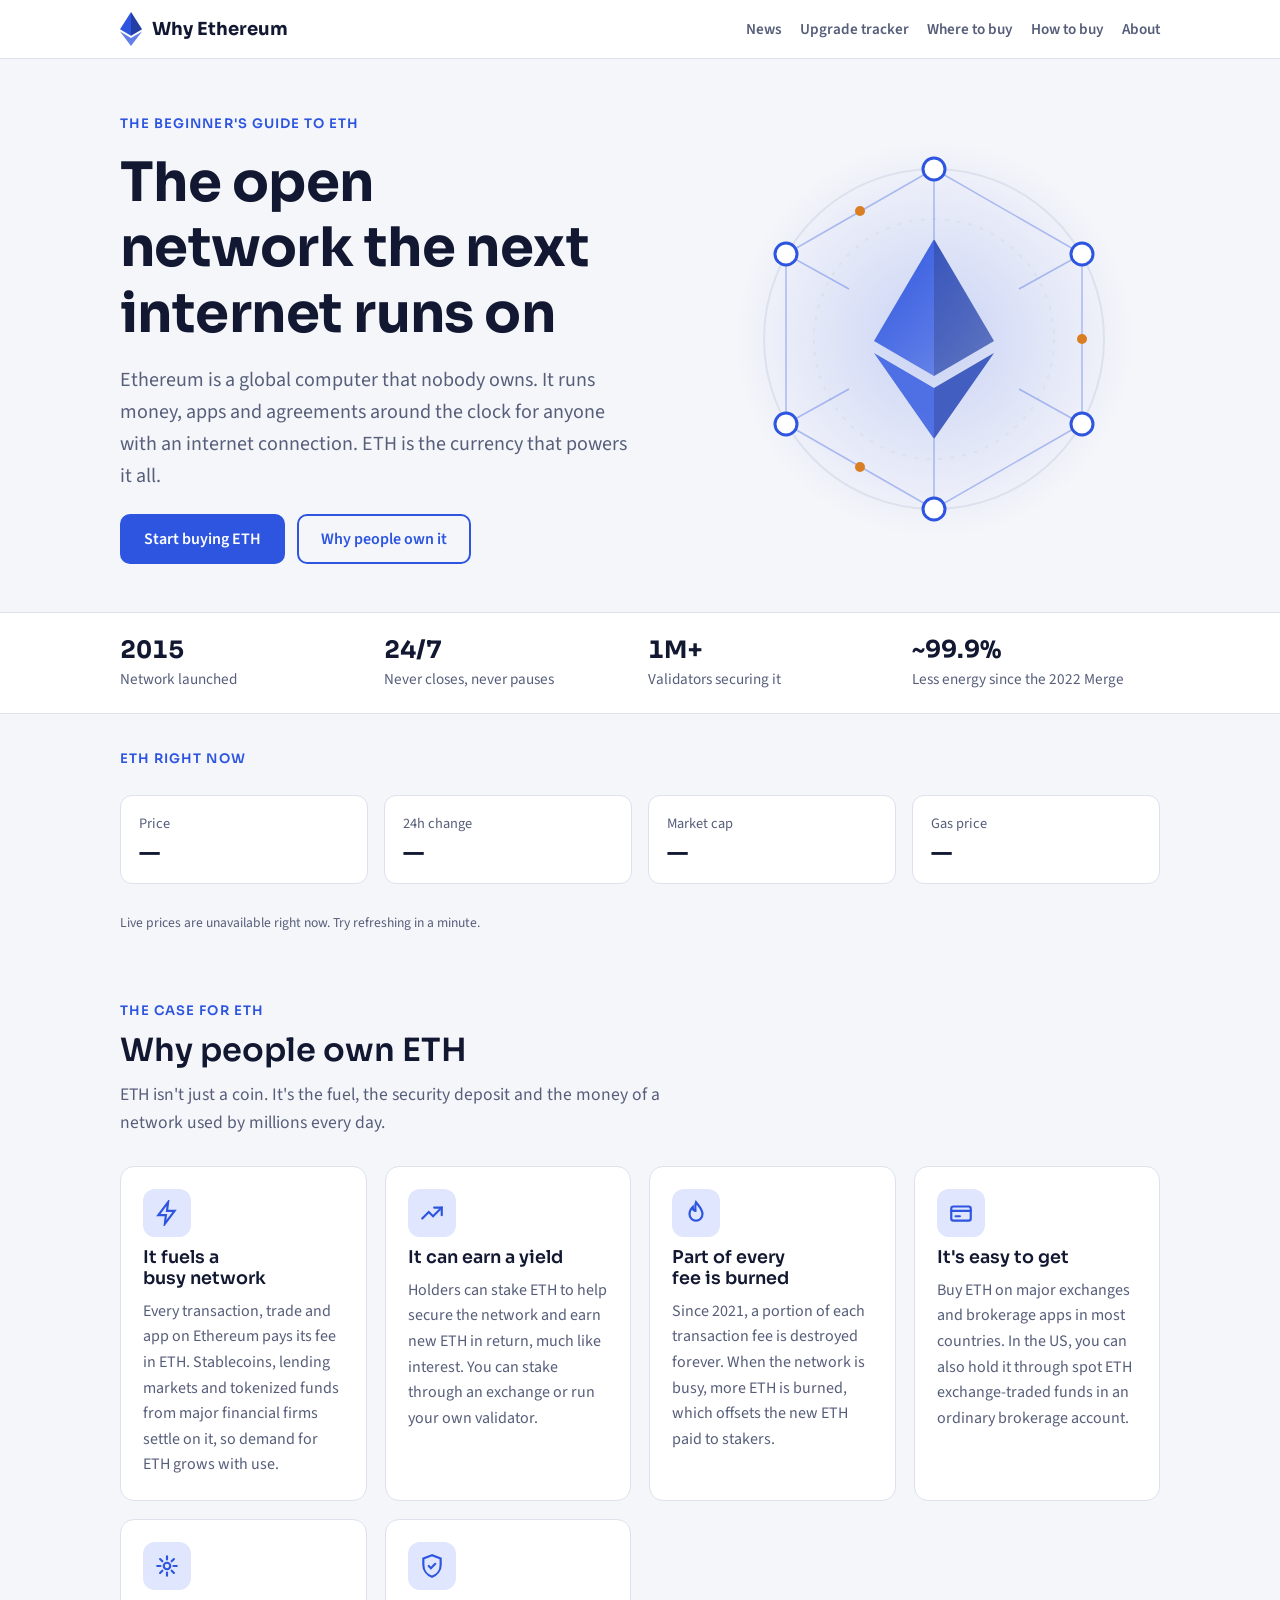
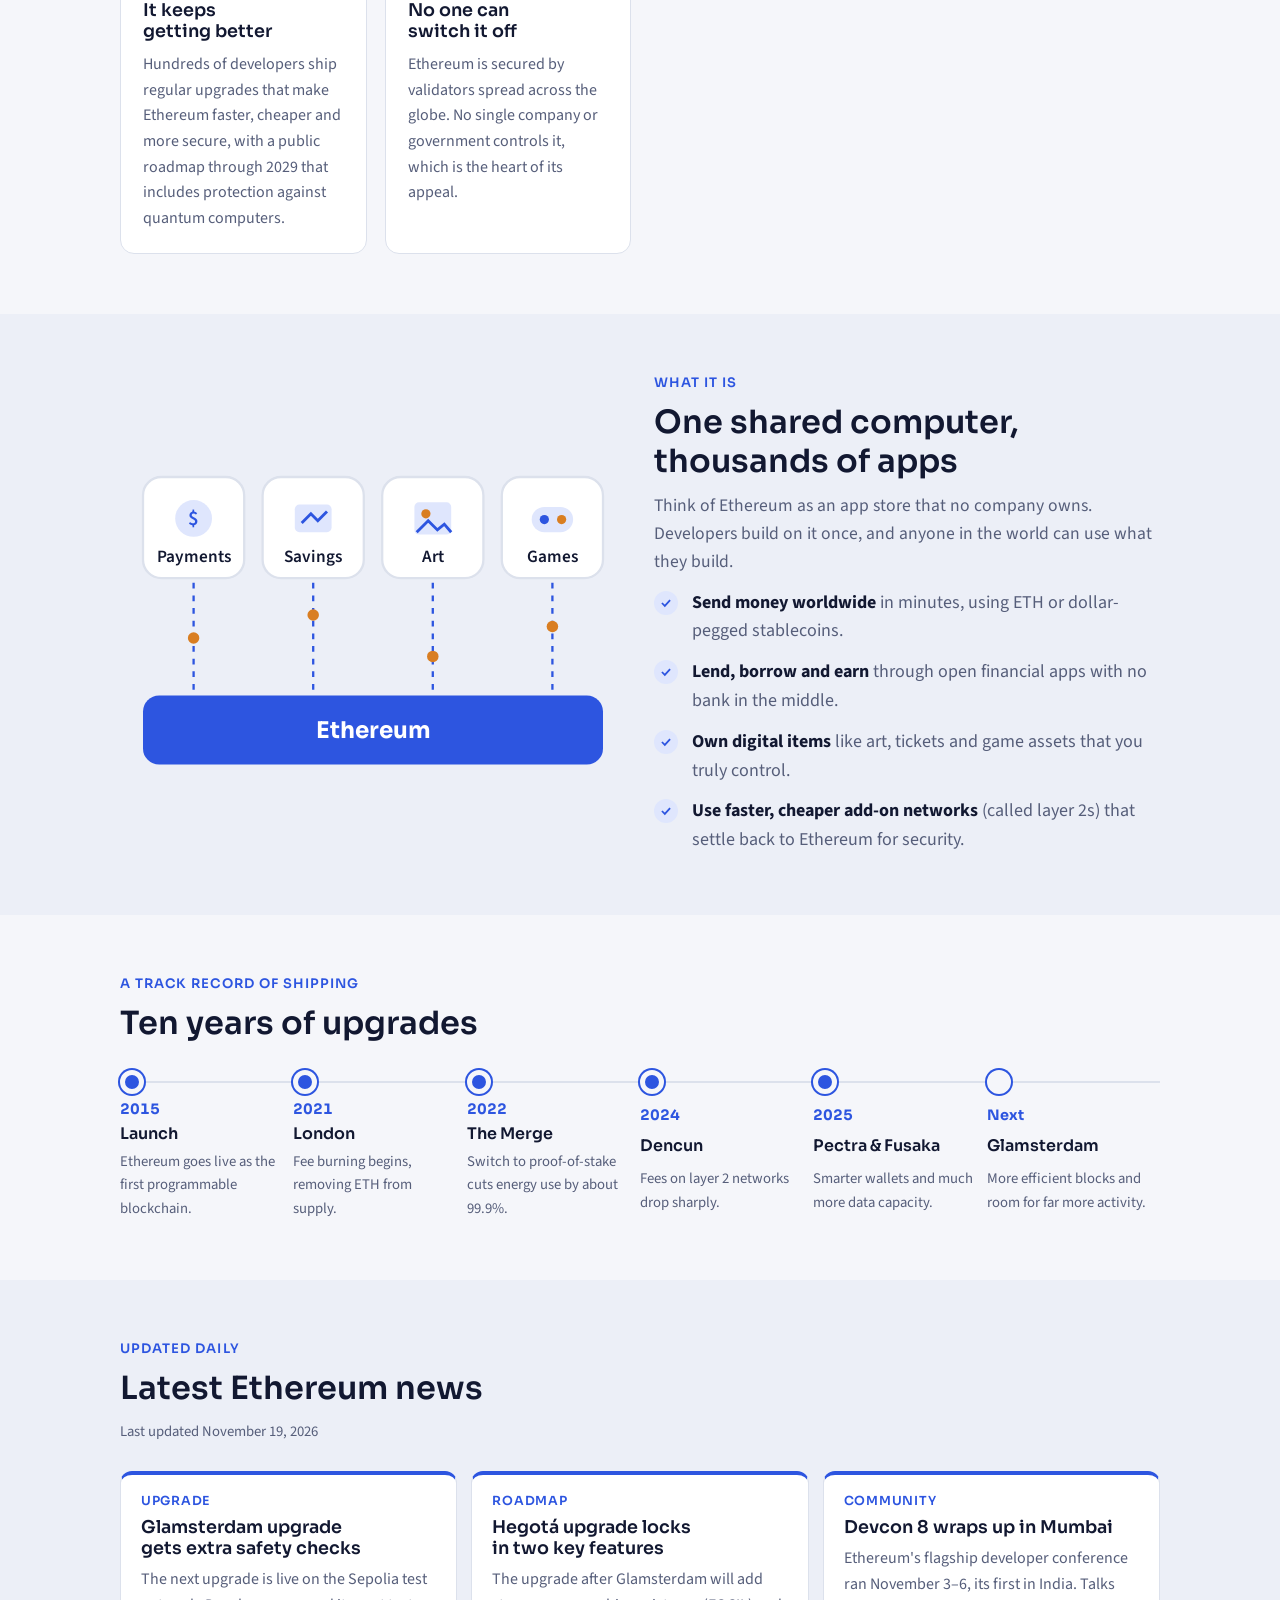
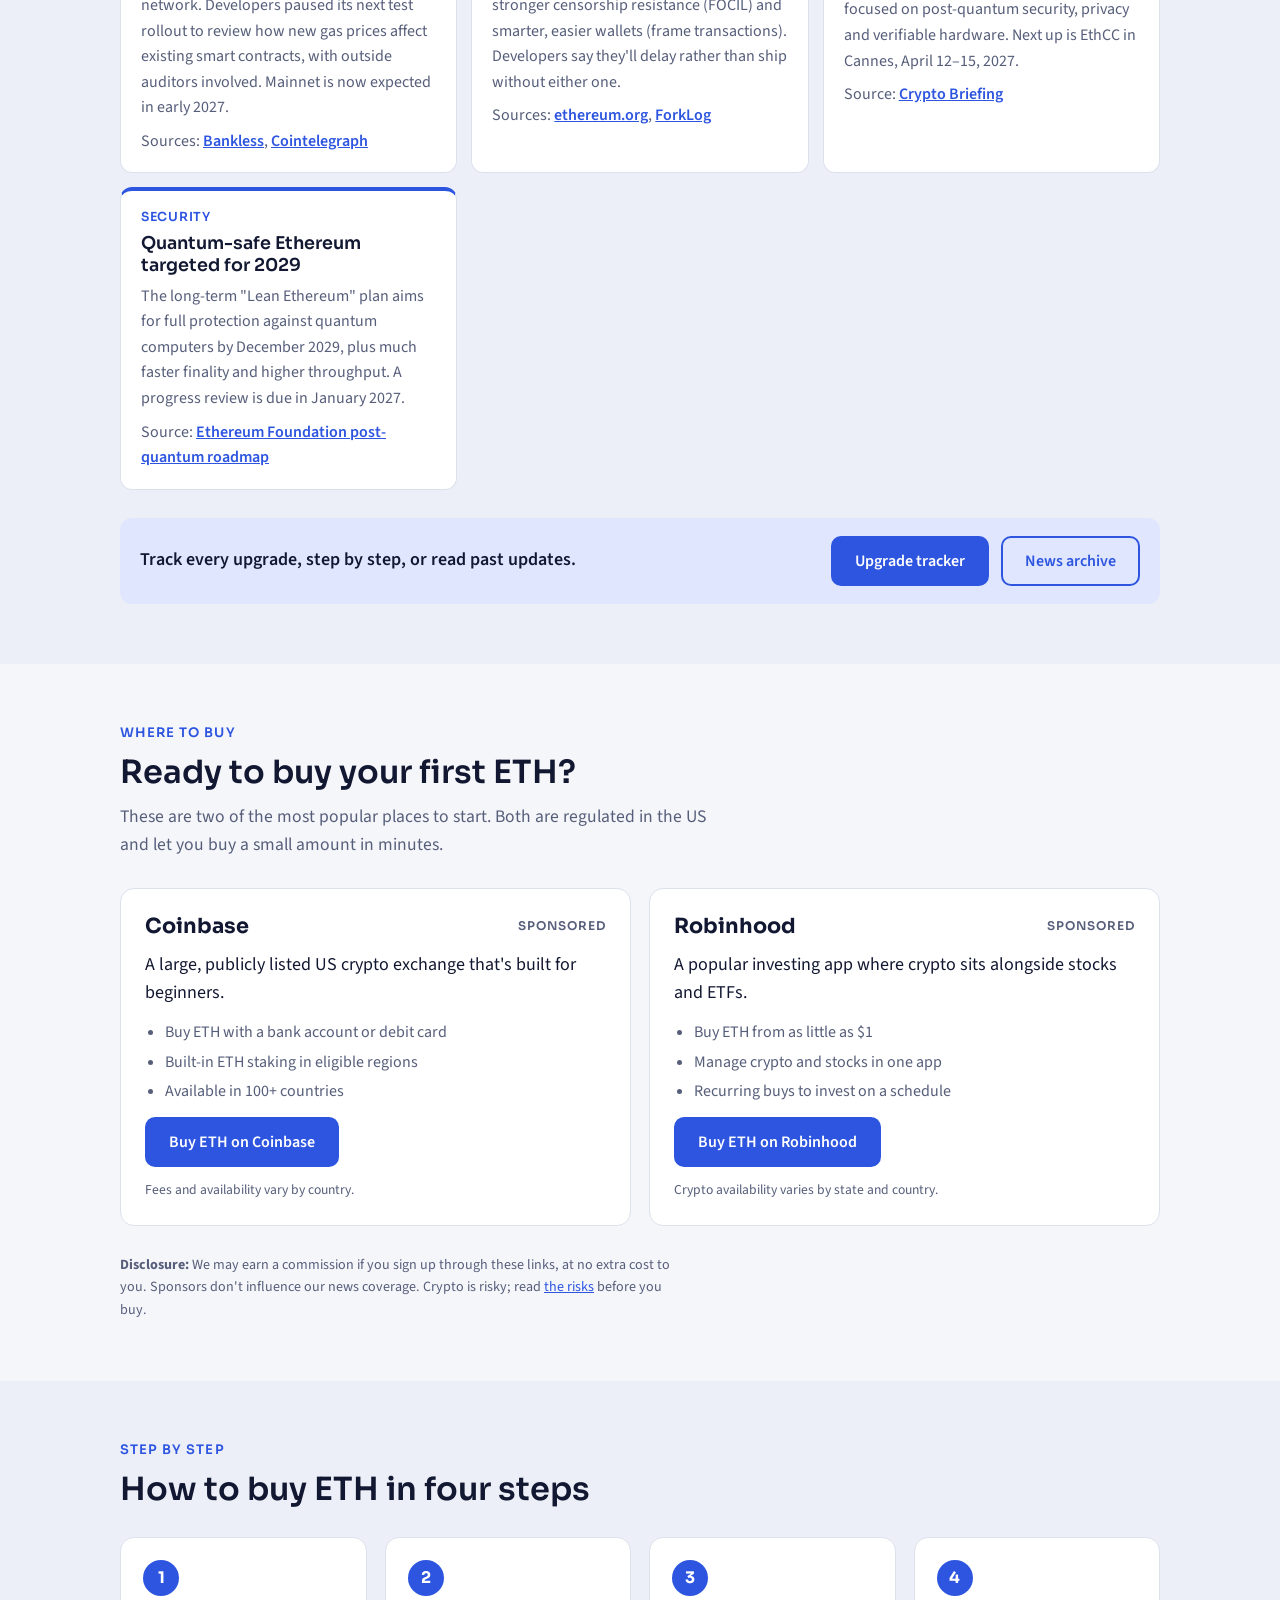
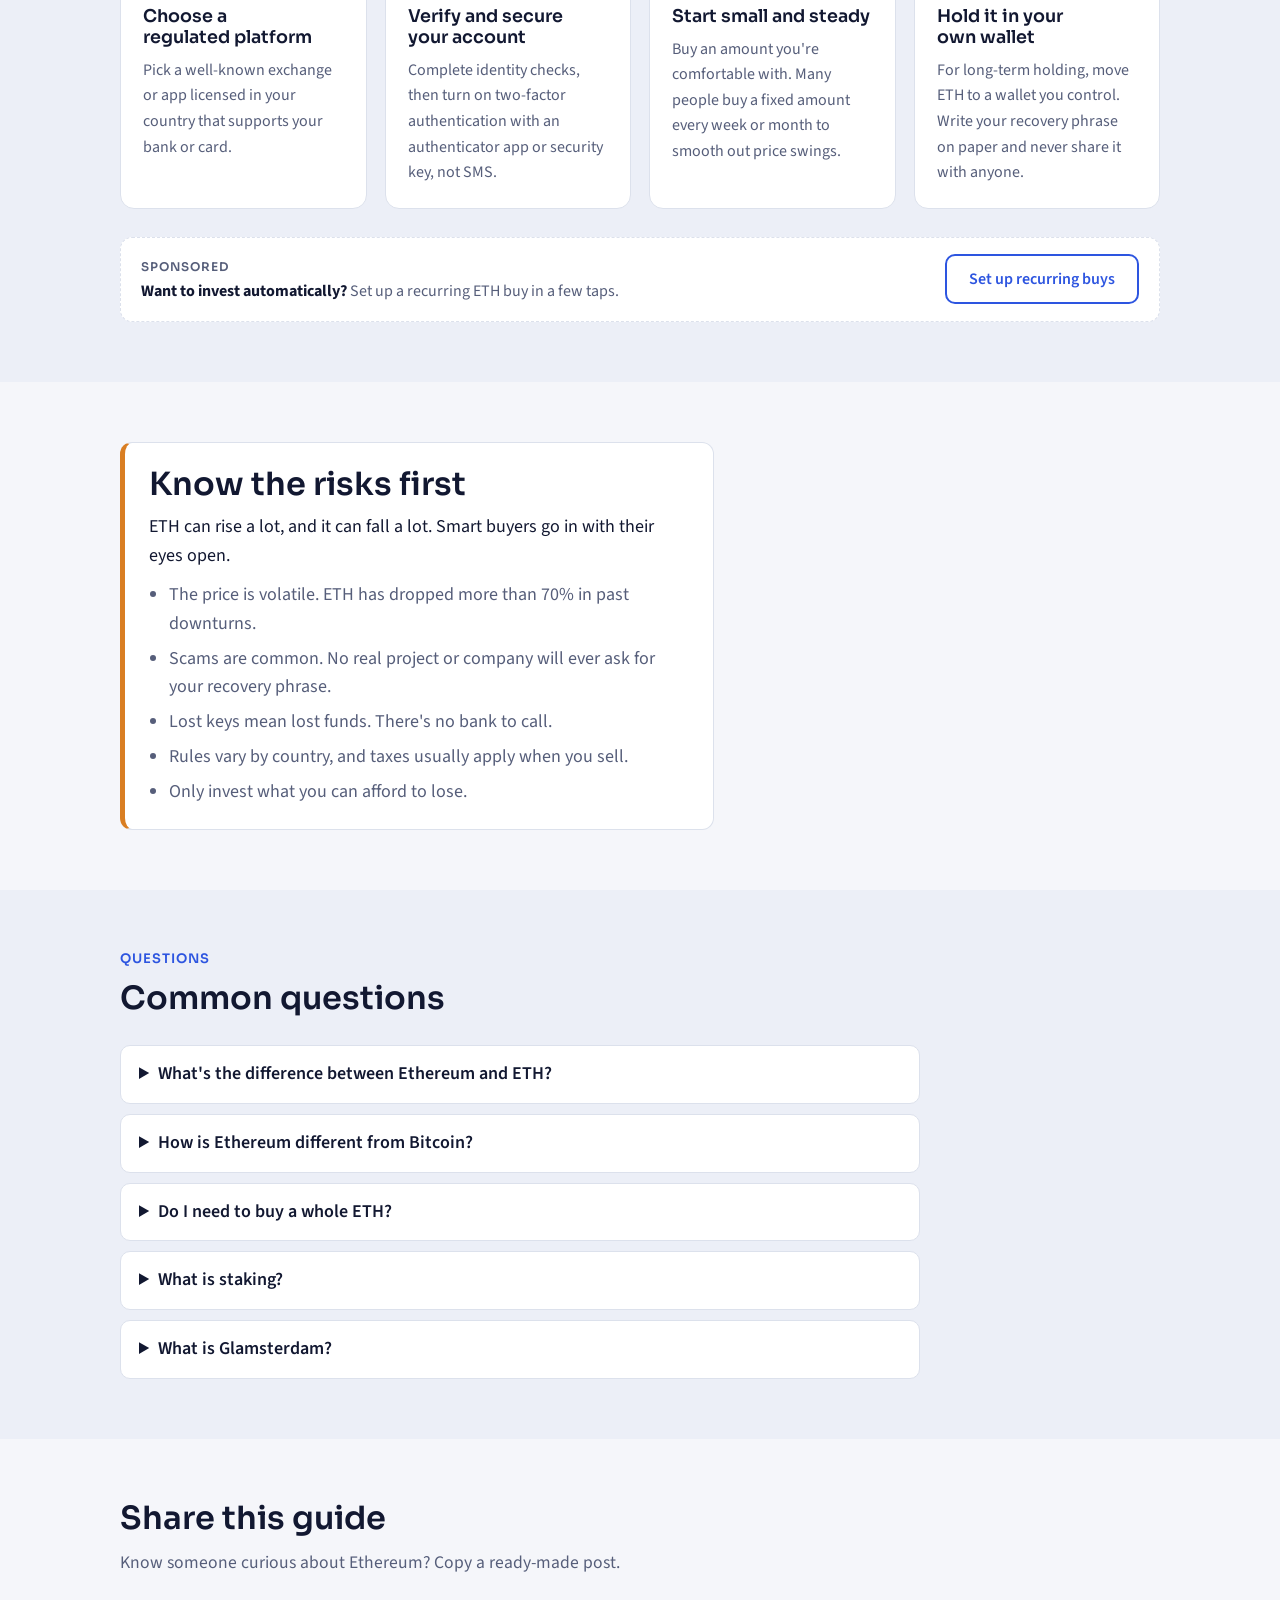
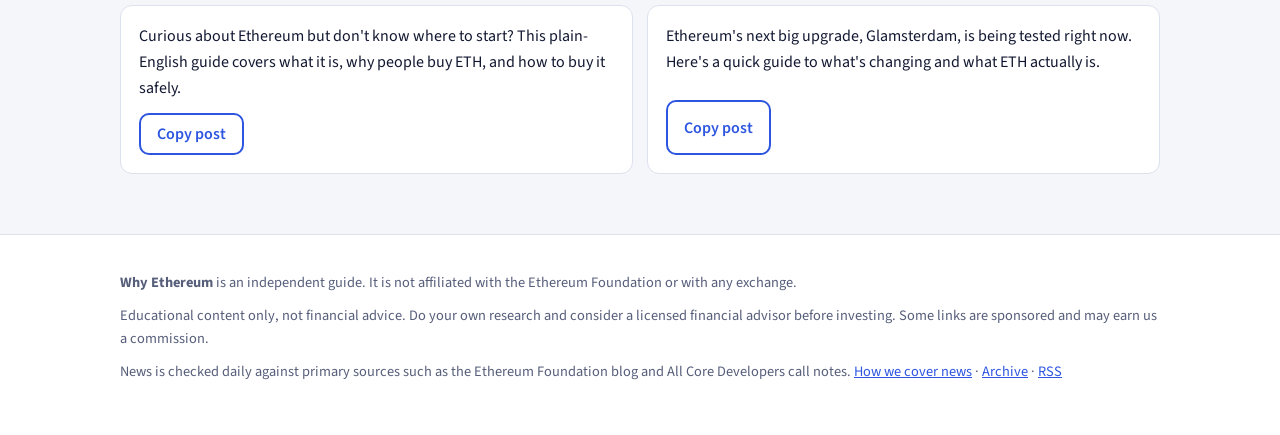
==== commit 78fe461c: "Add upgrade tracker, news archive, about page, live stats and RSS Co-Authored-By: Claude Opus 5.5 <n" ====
--- a/index.html
+++ b/index.html
@@ -9,6 +9,9 @@
 <meta property="og:title" content="Why Ethereum: a plain-English guide">
 <meta property="og:description" content="What Ethereum is, why people buy ETH, this week's network news, and how to buy it safely.">
 <meta property="og:type" content="website">
+<meta property="og:url" content="https://whyethereum.github.io/">
+<link rel="canonical" href="https://whyethereum.github.io/">
+<link rel="alternate" type="application/rss+xml" title="Why Ethereum news" href="/feed.xml">
 <meta name="twitter:card" content="summary_large_image">
 <script type="application/ld+json">
 {"@context":"https://schema.org","@type":"FAQPage","mainEntity":[
@@ -21,169 +24,21 @@
 <link rel="preconnect" href="https://fonts.googleapis.com">
 <link rel="preconnect" href="https://fonts.gstatic.com" crossorigin>
 <link href="https://fonts.googleapis.com/css2?family=Sora:wght@500;600;700&family=Source+Sans+3:wght@400;600&display=swap" rel="stylesheet">
-<style>
-:root {
-  /* Layout: wide hero with illustration, then alternating full-width bands, each with a centered 1080px content column */
-  --bg: #f5f6fa;
-  --surface: #ffffff;
-  --band: #eceff7;
-  --ink: #121831;
-  --muted: #565e7a;
-  --accent: #2d55e0;
-  --accent-soft: #dfe6fd;
-  --signal: #d97e22;
-  --good: #1f8a5b;
-  --line: #dce1ec;
-  --display: "Sora", "Segoe UI", system-ui, sans-serif;
-  --body: "Source Sans 3", "Segoe UI", system-ui, sans-serif;
-  color-scheme: light;
-}
-@media (prefers-color-scheme: dark) {
-  :root:not([data-theme="light"]) {
-    --bg: #0c1020; --surface: #151a2e; --band: #11162a; --ink: #e9ecf6; --muted: #a0a8c3;
-    --accent: #7f9cff; --accent-soft: #1f2a55; --signal: #f2a556; --good: #4fc28d; --line: #283052; color-scheme: dark;
-  }
-}
-:root[data-theme="dark"] {
-  --bg: #0c1020; --surface: #151a2e; --band: #11162a; --ink: #e9ecf6; --muted: #a0a8c3;
-  --accent: #7f9cff; --accent-soft: #1f2a55; --signal: #f2a556; --good: #4fc28d; --line: #283052; color-scheme: dark;
-}
-* { box-sizing: border-box; }
-html { scroll-behavior: smooth; }
-@media (prefers-reduced-motion: reduce) { html { scroll-behavior: auto; } * { animation: none !important; } }
-body { margin: 0; background: var(--bg); color: var(--ink); font: 400 18px/1.6 var(--body); }
-h1, h2, h3 { font-family: var(--display); line-height: 1.2; text-wrap: balance; margin: 0; }
-h1 { font-size: clamp(2.1rem, 5vw, 3.4rem); font-weight: 700; letter-spacing: -0.01em; }
-h2 { font-size: clamp(1.5rem, 3vw, 2rem); font-weight: 600; }
-h3 { font-size: 1.1rem; font-weight: 600; }
-p { margin: 0; }
-a { color: var(--accent); }
-a:focus-visible, button:focus-visible, summary:focus-visible { outline: 3px solid var(--signal); outline-offset: 2px; border-radius: 4px; }
-svg { display: block; max-width: 100%; height: auto; }
-.wrap { max-width: 1080px; margin: 0 auto; padding: 0 20px; }
-.prose { max-width: 66ch; display: grid; gap: 12px; }
-.kicker { font: 600 0.82rem var(--display); color: var(--accent); text-transform: uppercase; letter-spacing: 0.08em; }
-.sub { color: var(--muted); font-size: 1.1rem; }
-
-/* Nav */
-nav { position: sticky; top: 0; z-index: 10; border-bottom: 1px solid var(--line); background: color-mix(in srgb, var(--surface) 92%, transparent); backdrop-filter: blur(8px); }
-nav .wrap { display: flex; gap: 22px; align-items: center; flex-wrap: wrap; padding-block: 12px; }
-nav .brand { display: flex; align-items: center; gap: 10px; font-family: var(--display); font-weight: 700; margin-right: auto; color: var(--ink); text-decoration: none; }
-nav .links { display: flex; gap: 18px; flex-wrap: wrap; }
-nav .links a { text-decoration: none; font-weight: 600; font-size: 0.95rem; color: var(--muted); }
-nav .links a:hover { color: var(--accent); }
-
-/* Hero */
-header.hero { padding: 56px 0 48px; overflow: hidden; }
-.hero .wrap { display: grid; grid-template-columns: 1.1fr 0.9fr; gap: 36px; align-items: center; }
-.hero-copy { display: grid; gap: 18px; }
-.hero .lede { font-size: 1.25rem; color: var(--muted); max-width: 52ch; }
-.ctas { display: flex; gap: 12px; flex-wrap: wrap; margin-top: 4px; }
-.btn { display: inline-block; padding: 12px 22px; border-radius: 10px; text-decoration: none; border: 2px solid var(--accent); font: 600 1rem var(--body); cursor: pointer; transition: transform .15s ease; }
-.btn:hover { transform: translateY(-1px); }
-.btn.primary { background: var(--accent); color: #fff; }
-.btn.ghost { background: transparent; color: var(--accent); }
-.hero-art { justify-self: center; width: 100%; max-width: 420px; }
-@media (max-width: 820px) { .hero .wrap { grid-template-columns: 1fr; } .hero-art { max-width: 300px; order: -1; } }
-.float { animation: float 6s ease-in-out infinite; transform-origin: center; }
-@keyframes float { 50% { transform: translateY(-8px); } }
-
-/* Facts strip */
-.facts { background: var(--surface); border-block: 1px solid var(--line); }
-.facts .wrap { display: grid; grid-template-columns: repeat(4, 1fr); gap: 16px; padding-block: 22px; }
-.fact { display: grid; gap: 2px; }
-.fact b { font: 700 1.5rem var(--display); font-variant-numeric: tabular-nums; }
-.fact span { color: var(--muted); font-size: 0.95rem; }
-@media (max-width: 700px) { .facts .wrap { grid-template-columns: repeat(2, 1fr); } }
-
-/* Sections */
-section { padding: 60px 0; }
-section.band { background: var(--band); }
-section > .wrap { display: grid; gap: 28px; }
-.grid { display: grid; gap: 18px; grid-template-columns: repeat(auto-fit, minmax(240px, 1fr)); }
-.card { background: var(--surface); border: 1px solid var(--line); border-radius: 14px; padding: 22px; display: grid; gap: 10px; align-content: start; }
-.card p { color: var(--muted); font-size: 1rem; }
-.icon { width: 48px; height: 48px; border-radius: 12px; background: var(--accent-soft); display: grid; place-items: center; }
-.icon svg { width: 26px; height: 26px; }
-
-/* Explainer split */
-.split { display: grid; grid-template-columns: 1fr 1fr; gap: 40px; align-items: center; }
-@media (max-width: 820px) { .split { grid-template-columns: 1fr; } }
-.split ul { margin: 0; padding: 0; list-style: none; display: grid; gap: 12px; }
-.split li { display: grid; grid-template-columns: 28px 1fr; gap: 10px; color: var(--muted); }
-.split li b { color: var(--ink); }
-.check { width: 24px; height: 24px; border-radius: 50%; background: var(--accent-soft); display: grid; place-items: center; margin-top: 2px; }
-
-/* Timeline */
-.timeline { display: grid; grid-template-columns: repeat(6, 1fr); gap: 0; position: relative; }
-.timeline::before { content: ""; position: absolute; left: 0; right: 0; top: 11px; height: 2px; background: var(--line); }
-.tl { position: relative; display: grid; gap: 6px; padding-right: 12px; }
-.tl .dot { width: 24px; height: 24px; border-radius: 50%; background: var(--accent); border: 5px solid var(--bg); box-shadow: 0 0 0 2px var(--accent); z-index: 1; }
-.tl.next .dot { background: var(--bg); }
-.tl .yr { font: 700 0.9rem var(--display); color: var(--accent); font-variant-numeric: tabular-nums; }
-.tl h3 { font-size: 1rem; }
-.tl p { font-size: 0.92rem; color: var(--muted); }
-section.band .tl .dot { border-color: var(--band); }
-section.band .tl.next .dot { background: var(--band); }
-@media (max-width: 820px) {
-  .timeline { grid-template-columns: 1fr; gap: 18px; }
-  .timeline::before { left: 11px; right: auto; top: 0; bottom: 0; width: 2px; height: auto; }
-  .tl { grid-template-columns: 24px 1fr; column-gap: 14px; padding: 0; }
-  .tl .dot { grid-row: span 3; }
-}
-
-/* News */
-.updated { font-size: 0.92rem; color: var(--muted); }
-.news { display: grid; gap: 14px; grid-template-columns: repeat(auto-fit, minmax(300px, 1fr)); }
-.news-item { display: grid; gap: 8px; align-content: start; background: var(--surface); border: 1px solid var(--line); border-top: 4px solid var(--accent); border-radius: 12px; padding: 18px 20px; }
-.news-item .tag { font: 600 0.78rem var(--display); color: var(--accent); text-transform: uppercase; letter-spacing: 0.06em; }
-.news-item p { font-size: 1rem; color: var(--muted); }
-
-/* Sponsored */
-.sponsor-label { font: 600 0.75rem var(--display); color: var(--muted); text-transform: uppercase; letter-spacing: 0.08em; }
-.partners { display: grid; gap: 18px; grid-template-columns: repeat(auto-fit, minmax(280px, 1fr)); }
-.partner { background: var(--surface); border: 1px solid var(--line); border-radius: 14px; padding: 24px; display: grid; gap: 12px; align-content: start; }
-.partner header { display: flex; align-items: center; justify-content: space-between; gap: 10px; }
-.partner .name { font: 700 1.3rem var(--display); }
-.partner ul { margin: 0; padding-left: 20px; color: var(--muted); font-size: 1rem; display: grid; gap: 4px; }
-.partner .btn { justify-self: start; }
-.partner small { color: var(--muted); font-size: 0.85rem; }
-.disclosure { font-size: 0.88rem; color: var(--muted); max-width: 80ch; }
-.inline-ad { background: var(--surface); border: 1px dashed var(--line); border-radius: 12px; padding: 16px 20px; display: flex; gap: 16px; align-items: center; justify-content: space-between; flex-wrap: wrap; }
-.inline-ad p { color: var(--muted); font-size: 1rem; }
-.inline-ad p b { color: var(--ink); }
-
-/* Steps */
-.step-n { width: 36px; height: 36px; border-radius: 50%; background: var(--accent); color: #fff; display: grid; place-items: center; font: 700 1rem var(--display); }
-
-/* Risks, FAQ, share */
-.risk { background: var(--surface); border: 1px solid var(--line); border-left: 5px solid var(--signal); border-radius: 12px; padding: 22px 24px; display: grid; gap: 10px; }
-.risk ul { margin: 0; padding-left: 20px; display: grid; gap: 6px; color: var(--muted); }
-.faq { display: grid; gap: 10px; max-width: 800px; }
-details { background: var(--surface); border: 1px solid var(--line); border-radius: 10px; padding: 14px 18px; }
-summary { font-weight: 600; cursor: pointer; }
-details p { margin-top: 8px; color: var(--muted); }
-.share { display: grid; gap: 14px; grid-template-columns: repeat(auto-fit, minmax(280px, 1fr)); }
-.post { background: var(--surface); border: 1px solid var(--line); border-radius: 12px; padding: 18px; display: grid; gap: 12px; }
-.post p { font-size: 1rem; }
-.post button { justify-self: start; padding: 8px 16px; }
-footer { padding: 36px 0 52px; color: var(--muted); font-size: 0.9rem; border-top: 1px solid var(--line); background: var(--surface); }
-footer .wrap { display: grid; gap: 10px; }
-</style>
+<link rel="stylesheet" href="/assets/site.css">
 </head>
 <body>
 <nav aria-label="Sections">
   <div class="wrap">
-    <a class="brand" href="#top">
+    <a class="brand" href="/">
       <svg width="22" height="34" viewBox="0 0 22 34" aria-hidden="true"><path d="M11 0 0 17.3 11 23.8 22 17.3z" fill="var(--accent)"/><path d="M11 0v23.8l11-6.5z" fill="var(--ink)" opacity=".35"/><path d="M11 25.9 0 19.4 11 34l11-14.6z" fill="var(--accent)" opacity=".75"/></svg>
       Why Ethereum
     </a>
     <div class="links">
-      <a href="#why">Why ETH</a>
-      <a href="#news">This week</a>
-      <a href="#where">Where to buy</a>
-      <a href="#buy">How to buy</a>
-      <a href="#faq">FAQ</a>
+      <a href="/#news">News</a>
+      <a href="/tracker.html">Upgrade tracker</a>
+      <a href="/#where">Where to buy</a>
+      <a href="/#buy">How to buy</a>
+      <a href="/about.html">About</a>
     </div>
   </div>
 </nav>
@@ -238,6 +93,19 @@
   </div>
 </div>
 
+<section aria-labelledby="live-h" style="padding:36px 0 8px">
+  <div class="wrap">
+    <h2 id="live-h" class="kicker" style="font-size:.82rem">ETH right now</h2>
+    <div class="live" id="live">
+      <div class="stat"><span>Price</span><b id="eth-price">—</b></div>
+      <div class="stat"><span>24h change</span><b id="eth-change">—</b></div>
+      <div class="stat"><span>Market cap</span><b id="eth-cap">—</b></div>
+      <div class="stat"><span>Gas price</span><b id="eth-gas">—</b></div>
+    </div>
+    <p class="live-note" id="live-time">Loading live prices…</p>
+  </div>
+</section>
+
 <section id="why" aria-labelledby="why-h">
   <div class="wrap">
     <div class="prose">
@@ -336,8 +204,8 @@
 <section id="news" class="band" aria-labelledby="news-h">
   <div class="wrap">
     <div class="prose">
-      <span class="kicker">Updated weekly</span>
-      <h2 id="news-h">This week in Ethereum</h2>
+      <span class="kicker">Updated daily</span>
+      <h2 id="news-h">Latest Ethereum news</h2>
       <p class="updated">Last updated <time id="updated" datetime="2026-11-19">November 19, 2026</time></p>
     </div>
     <!-- NEWS:START -->
@@ -346,24 +214,35 @@
         <span class="tag">Upgrade</span>
         <h3>Glamsterdam upgrade gets extra safety checks</h3>
         <p>The next upgrade is live on the Sepolia test network. Developers paused its next test rollout to review how new gas prices affect existing smart contracts, with outside auditors involved. Mainnet is now expected in early 2027.</p>
+        <p class="src">Sources: <a href="https://www.bankless.com/read/news/ethereum-devs-postpone-glamsterdam-on-hoodi-over-contract-security-risks" rel="noopener" target="_blank">Bankless</a>, <a href="https://cointelegraph.com/news/ethereum-foundation-warns-some-tools-may-break-with-glamsterdam-upgrade" rel="noopener" target="_blank">Cointelegraph</a></p>
       </article>
       <article class="news-item">
         <span class="tag">Roadmap</span>
         <h3>Hegotá upgrade locks in two key features</h3>
         <p>The upgrade after Glamsterdam will add stronger censorship resistance (FOCIL) and smarter, easier wallets (frame transactions). Developers say they'll delay rather than ship without either one.</p>
+        <p class="src">Sources: <a href="https://ethereum.org/roadmap/hegota/" rel="noopener" target="_blank">ethereum.org</a>, <a href="https://forklog.com/en/news/ethereum-foundation-protocol-cluster-names-two-must-ship-eips-for-hegota" rel="noopener" target="_blank">ForkLog</a></p>
       </article>
       <article class="news-item">
         <span class="tag">Community</span>
         <h3>Devcon 8 wraps up in Mumbai</h3>
         <p>Ethereum's flagship developer conference ran November 3–6, its first in India. Talks focused on post-quantum security, privacy and verifiable hardware. Next up is EthCC in Cannes, April 12–15, 2027.</p>
+        <p class="src">Source: <a href="https://cryptobriefing.com/devcon-8-mumbai-november-2026/" rel="noopener" target="_blank">Crypto Briefing</a></p>
       </article>
       <article class="news-item">
         <span class="tag">Security</span>
         <h3>Quantum-safe Ethereum targeted for 2029</h3>
         <p>The long-term "Lean Ethereum" plan aims for full protection against quantum computers by December 2029, plus much faster finality and higher throughput. A progress review is due in January 2027.</p>
+        <p class="src">Source: <a href="https://pq.ethereum.org/" rel="noopener" target="_blank">Ethereum Foundation post-quantum roadmap</a></p>
       </article>
     </div>
     <!-- NEWS:END -->
+    <div class="callout">
+      <p>Track every upgrade, step by step, or read past updates.</p>
+      <div class="ctas" style="margin:0">
+        <a class="btn primary" href="/tracker.html">Upgrade tracker</a>
+        <a class="btn ghost" href="/news/">News archive</a>
+      </div>
+    </div>
   </div>
 </section>
 
@@ -476,23 +355,10 @@
   <div class="wrap">
     <p><b>Why Ethereum</b> is an independent guide. It is not affiliated with the Ethereum Foundation or with any exchange.</p>
     <p>Educational content only, not financial advice. Do your own research and consider a licensed financial advisor before investing. Some links are sponsored and may earn us a commission.</p>
-    <p>News is refreshed weekly from public sources such as the Ethereum Foundation blog and All Core Developers call notes.</p>
+    <p>News is checked daily against primary sources such as the Ethereum Foundation blog and All Core Developers call notes. <a href="/about.html">How we cover news</a> · <a href="/news/">Archive</a> · <a href="/feed.xml">RSS</a></p>
   </div>
 </footer>
 
-<script>
-document.querySelectorAll("[data-copy]").forEach(function (btn) {
-  btn.addEventListener("click", function () {
-    var text = document.getElementById(btn.dataset.copy).textContent.trim();
-    var link = location.href.split("#")[0];
-    navigator.clipboard.writeText(text + " " + link).then(function () {
-      btn.textContent = "Copied";
-      setTimeout(function () { btn.textContent = "Copy post"; }, 2000);
-    }).catch(function () {
-      btn.textContent = "Select the text to copy";
-    });
-  });
-});
-</script>
+<script src="/assets/site.js"></script>
 </body>
 </html>
--- a/assets/site.css
+++ b/assets/site.css
@@ -0,0 +1,191 @@
+:root {
+  /* Layout: wide hero with illustration, then alternating full-width bands, each with a centered 1080px content column */
+  --bg: #f5f6fa;
+  --surface: #ffffff;
+  --band: #eceff7;
+  --ink: #121831;
+  --muted: #565e7a;
+  --accent: #2d55e0;
+  --accent-soft: #dfe6fd;
+  --signal: #d97e22;
+  --good: #1f8a5b;
+  --line: #dce1ec;
+  --display: "Sora", "Segoe UI", system-ui, sans-serif;
+  --body: "Source Sans 3", "Segoe UI", system-ui, sans-serif;
+  color-scheme: light;
+}
+@media (prefers-color-scheme: dark) {
+  :root:not([data-theme="light"]) {
+    --bg: #0c1020; --surface: #151a2e; --band: #11162a; --ink: #e9ecf6; --muted: #a0a8c3;
+    --accent: #7f9cff; --accent-soft: #1f2a55; --signal: #f2a556; --good: #4fc28d; --line: #283052; color-scheme: dark;
+  }
+}
+:root[data-theme="dark"] {
+  --bg: #0c1020; --surface: #151a2e; --band: #11162a; --ink: #e9ecf6; --muted: #a0a8c3;
+  --accent: #7f9cff; --accent-soft: #1f2a55; --signal: #f2a556; --good: #4fc28d; --line: #283052; color-scheme: dark;
+}
+* { box-sizing: border-box; }
+html { scroll-behavior: smooth; }
+@media (prefers-reduced-motion: reduce) { html { scroll-behavior: auto; } * { animation: none !important; } }
+body { margin: 0; background: var(--bg); color: var(--ink); font: 400 18px/1.6 var(--body); }
+h1, h2, h3 { font-family: var(--display); line-height: 1.2; text-wrap: balance; margin: 0; }
+h1 { font-size: clamp(2.1rem, 5vw, 3.4rem); font-weight: 700; letter-spacing: -0.01em; }
+h2 { font-size: clamp(1.5rem, 3vw, 2rem); font-weight: 600; }
+h3 { font-size: 1.1rem; font-weight: 600; }
+p { margin: 0; }
+a { color: var(--accent); }
+a:focus-visible, button:focus-visible, summary:focus-visible { outline: 3px solid var(--signal); outline-offset: 2px; border-radius: 4px; }
+svg { display: block; max-width: 100%; height: auto; }
+.wrap { max-width: 1080px; margin: 0 auto; padding: 0 20px; }
+.prose { max-width: 66ch; display: grid; gap: 12px; }
+.kicker { font: 600 0.82rem var(--display); color: var(--accent); text-transform: uppercase; letter-spacing: 0.08em; }
+.sub { color: var(--muted); font-size: 1.1rem; }
+
+/* Nav */
+nav { position: sticky; top: 0; z-index: 10; border-bottom: 1px solid var(--line); background: color-mix(in srgb, var(--surface) 92%, transparent); backdrop-filter: blur(8px); }
+nav .wrap { display: flex; gap: 22px; align-items: center; flex-wrap: wrap; padding-block: 12px; }
+nav .brand { display: flex; align-items: center; gap: 10px; font-family: var(--display); font-weight: 700; margin-right: auto; color: var(--ink); text-decoration: none; }
+nav .links { display: flex; gap: 18px; flex-wrap: wrap; }
+nav .links a { text-decoration: none; font-weight: 600; font-size: 0.95rem; color: var(--muted); }
+nav .links a:hover { color: var(--accent); }
+
+/* Hero */
+header.hero { padding: 56px 0 48px; overflow: hidden; }
+.hero .wrap { display: grid; grid-template-columns: 1.1fr 0.9fr; gap: 36px; align-items: center; }
+.hero-copy { display: grid; gap: 18px; }
+.hero .lede { font-size: 1.25rem; color: var(--muted); max-width: 52ch; }
+.ctas { display: flex; gap: 12px; flex-wrap: wrap; margin-top: 4px; }
+.btn { display: inline-block; padding: 12px 22px; border-radius: 10px; text-decoration: none; border: 2px solid var(--accent); font: 600 1rem var(--body); cursor: pointer; transition: transform .15s ease; }
+.btn:hover { transform: translateY(-1px); }
+.btn.primary { background: var(--accent); color: #fff; }
+.btn.ghost { background: transparent; color: var(--accent); }
+.hero-art { justify-self: center; width: 100%; max-width: 420px; }
+@media (max-width: 820px) { .hero .wrap { grid-template-columns: 1fr; } .hero-art { max-width: 300px; order: -1; } }
+.float { animation: float 6s ease-in-out infinite; transform-origin: center; }
+@keyframes float { 50% { transform: translateY(-8px); } }
+
+/* Facts strip */
+.facts { background: var(--surface); border-block: 1px solid var(--line); }
+.facts .wrap { display: grid; grid-template-columns: repeat(4, 1fr); gap: 16px; padding-block: 22px; }
+.fact { display: grid; gap: 2px; }
+.fact b { font: 700 1.5rem var(--display); font-variant-numeric: tabular-nums; }
+.fact span { color: var(--muted); font-size: 0.95rem; }
+@media (max-width: 700px) { .facts .wrap { grid-template-columns: repeat(2, 1fr); } }
+
+/* Sections */
+section { padding: 60px 0; }
+section.band { background: var(--band); }
+section > .wrap { display: grid; gap: 28px; }
+.grid { display: grid; gap: 18px; grid-template-columns: repeat(auto-fit, minmax(240px, 1fr)); }
+.card { background: var(--surface); border: 1px solid var(--line); border-radius: 14px; padding: 22px; display: grid; gap: 10px; align-content: start; }
+.card p { color: var(--muted); font-size: 1rem; }
+.icon { width: 48px; height: 48px; border-radius: 12px; background: var(--accent-soft); display: grid; place-items: center; }
+.icon svg { width: 26px; height: 26px; }
+
+/* Explainer split */
+.split { display: grid; grid-template-columns: 1fr 1fr; gap: 40px; align-items: center; }
+@media (max-width: 820px) { .split { grid-template-columns: 1fr; } }
+.split ul { margin: 0; padding: 0; list-style: none; display: grid; gap: 12px; }
+.split li { display: grid; grid-template-columns: 28px 1fr; gap: 10px; color: var(--muted); }
+.split li b { color: var(--ink); }
+.check { width: 24px; height: 24px; border-radius: 50%; background: var(--accent-soft); display: grid; place-items: center; margin-top: 2px; }
+
+/* Timeline */
+.timeline { display: grid; grid-template-columns: repeat(6, 1fr); gap: 0; position: relative; }
+.timeline::before { content: ""; position: absolute; left: 0; right: 0; top: 11px; height: 2px; background: var(--line); }
+.tl { position: relative; display: grid; gap: 6px; padding-right: 12px; }
+.tl .dot { width: 24px; height: 24px; border-radius: 50%; background: var(--accent); border: 5px solid var(--bg); box-shadow: 0 0 0 2px var(--accent); z-index: 1; }
+.tl.next .dot { background: var(--bg); }
+.tl .yr { font: 700 0.9rem var(--display); color: var(--accent); font-variant-numeric: tabular-nums; }
+.tl h3 { font-size: 1rem; }
+.tl p { font-size: 0.92rem; color: var(--muted); }
+section.band .tl .dot { border-color: var(--band); }
+section.band .tl.next .dot { background: var(--band); }
+@media (max-width: 820px) {
+  .timeline { grid-template-columns: 1fr; gap: 18px; }
+  .timeline::before { left: 11px; right: auto; top: 0; bottom: 0; width: 2px; height: auto; }
+  .tl { grid-template-columns: 24px 1fr; column-gap: 14px; padding: 0; }
+  .tl .dot { grid-row: span 3; }
+}
+
+/* News */
+.updated { font-size: 0.92rem; color: var(--muted); }
+.news { display: grid; gap: 14px; grid-template-columns: repeat(auto-fit, minmax(300px, 1fr)); }
+.news-item { display: grid; gap: 8px; align-content: start; background: var(--surface); border: 1px solid var(--line); border-top: 4px solid var(--accent); border-radius: 12px; padding: 18px 20px; }
+.news-item .tag { font: 600 0.78rem var(--display); color: var(--accent); text-transform: uppercase; letter-spacing: 0.06em; }
+.news-item p { font-size: 1rem; color: var(--muted); }
+
+/* Sponsored */
+.sponsor-label { font: 600 0.75rem var(--display); color: var(--muted); text-transform: uppercase; letter-spacing: 0.08em; }
+.partners { display: grid; gap: 18px; grid-template-columns: repeat(auto-fit, minmax(280px, 1fr)); }
+.partner { background: var(--surface); border: 1px solid var(--line); border-radius: 14px; padding: 24px; display: grid; gap: 12px; align-content: start; }
+.partner header { display: flex; align-items: center; justify-content: space-between; gap: 10px; }
+.partner .name { font: 700 1.3rem var(--display); }
+.partner ul { margin: 0; padding-left: 20px; color: var(--muted); font-size: 1rem; display: grid; gap: 4px; }
+.partner .btn { justify-self: start; }
+.partner small { color: var(--muted); font-size: 0.85rem; }
+.disclosure { font-size: 0.88rem; color: var(--muted); max-width: 80ch; }
+.inline-ad { background: var(--surface); border: 1px dashed var(--line); border-radius: 12px; padding: 16px 20px; display: flex; gap: 16px; align-items: center; justify-content: space-between; flex-wrap: wrap; }
+.inline-ad p { color: var(--muted); font-size: 1rem; }
+.inline-ad p b { color: var(--ink); }
+
+/* Steps */
+.step-n { width: 36px; height: 36px; border-radius: 50%; background: var(--accent); color: #fff; display: grid; place-items: center; font: 700 1rem var(--display); }
+
+/* Risks, FAQ, share */
+.risk { background: var(--surface); border: 1px solid var(--line); border-left: 5px solid var(--signal); border-radius: 12px; padding: 22px 24px; display: grid; gap: 10px; }
+.risk ul { margin: 0; padding-left: 20px; display: grid; gap: 6px; color: var(--muted); }
+.faq { display: grid; gap: 10px; max-width: 800px; }
+details { background: var(--surface); border: 1px solid var(--line); border-radius: 10px; padding: 14px 18px; }
+summary { font-weight: 600; cursor: pointer; }
+details p { margin-top: 8px; color: var(--muted); }
+.share { display: grid; gap: 14px; grid-template-columns: repeat(auto-fit, minmax(280px, 1fr)); }
+.post { background: var(--surface); border: 1px solid var(--line); border-radius: 12px; padding: 18px; display: grid; gap: 12px; }
+.post p { font-size: 1rem; }
+.post button { justify-self: start; padding: 8px 16px; }
+footer { padding: 36px 0 52px; color: var(--muted); font-size: 0.9rem; border-top: 1px solid var(--line); background: var(--surface); }
+footer .wrap { display: grid; gap: 10px; }
+
+/* Shared additions: inner-page header, live stats, sources, tracker, archive */
+.page-head { padding: 44px 0 28px; border-bottom: 1px solid var(--line); }
+.page-head .wrap { display: grid; gap: 12px; }
+.crumbs { font-size: 0.92rem; color: var(--muted); }
+.crumbs a { text-decoration: none; }
+.live { display: grid; grid-template-columns: repeat(4, 1fr); gap: 16px; }
+.live .stat { background: var(--surface); border: 1px solid var(--line); border-radius: 12px; padding: 16px 18px; display: grid; gap: 2px; }
+.live .stat span { color: var(--muted); font-size: 0.9rem; }
+.live .stat b { font: 700 1.45rem var(--display); font-variant-numeric: tabular-nums; }
+.live .up { color: var(--good); }
+.live .down { color: #c2412d; }
+.live-note { font-size: 0.85rem; color: var(--muted); }
+@media (max-width: 700px) { .live { grid-template-columns: repeat(2, 1fr); } }
+.src { font-size: 0.88rem; color: var(--muted); }
+.src a { font-weight: 600; }
+.more { font-weight: 600; text-decoration: none; }
+.status { display: inline-block; font: 600 0.78rem var(--display); padding: 3px 10px; border-radius: 999px; letter-spacing: 0.02em; }
+.status.done { background: color-mix(in srgb, var(--good) 16%, transparent); color: var(--good); }
+.status.live-s { background: var(--accent-soft); color: var(--accent); }
+.status.wait { background: color-mix(in srgb, var(--signal) 18%, transparent); color: var(--signal); }
+.status.plan { background: var(--band); color: var(--muted); border: 1px solid var(--line); }
+.fork { background: var(--surface); border: 1px solid var(--line); border-radius: 14px; padding: 24px; display: grid; gap: 18px; }
+.fork-top { display: flex; flex-wrap: wrap; gap: 12px; align-items: center; justify-content: space-between; }
+.fork-top h2 { font-size: 1.5rem; }
+.kv { display: grid; grid-template-columns: repeat(auto-fit, minmax(170px, 1fr)); gap: 14px; }
+.kv div { display: grid; gap: 2px; }
+.kv span { color: var(--muted); font-size: 0.88rem; }
+.kv b { font-weight: 600; }
+.table-wrap { overflow-x: auto; }
+table { width: 100%; border-collapse: collapse; font-size: 0.98rem; }
+th, td { text-align: left; padding: 10px 12px; border-bottom: 1px solid var(--line); vertical-align: top; }
+th { font: 600 0.82rem var(--display); color: var(--muted); text-transform: uppercase; letter-spacing: 0.05em; }
+td.code { font-variant-numeric: tabular-nums; white-space: nowrap; font-weight: 600; }
+.steps-list { list-style: none; margin: 0; padding: 0; display: grid; gap: 10px; }
+.steps-list li { display: grid; grid-template-columns: 120px 1fr; gap: 12px; align-items: start; }
+@media (max-width: 560px) { .steps-list li { grid-template-columns: 1fr; gap: 4px; } }
+.archive { list-style: none; margin: 0; padding: 0; display: grid; gap: 12px; }
+.archive li a { display: grid; gap: 4px; background: var(--surface); border: 1px solid var(--line); border-radius: 12px; padding: 16px 20px; text-decoration: none; color: var(--ink); }
+.archive li a:hover { border-color: var(--accent); }
+.archive time { font: 600 0.85rem var(--display); color: var(--accent); }
+.archive span { color: var(--muted); font-size: 1rem; }
+.callout { background: var(--accent-soft); border-radius: 12px; padding: 18px 20px; display: flex; gap: 16px; align-items: center; justify-content: space-between; flex-wrap: wrap; }
+.callout p { font-weight: 600; }
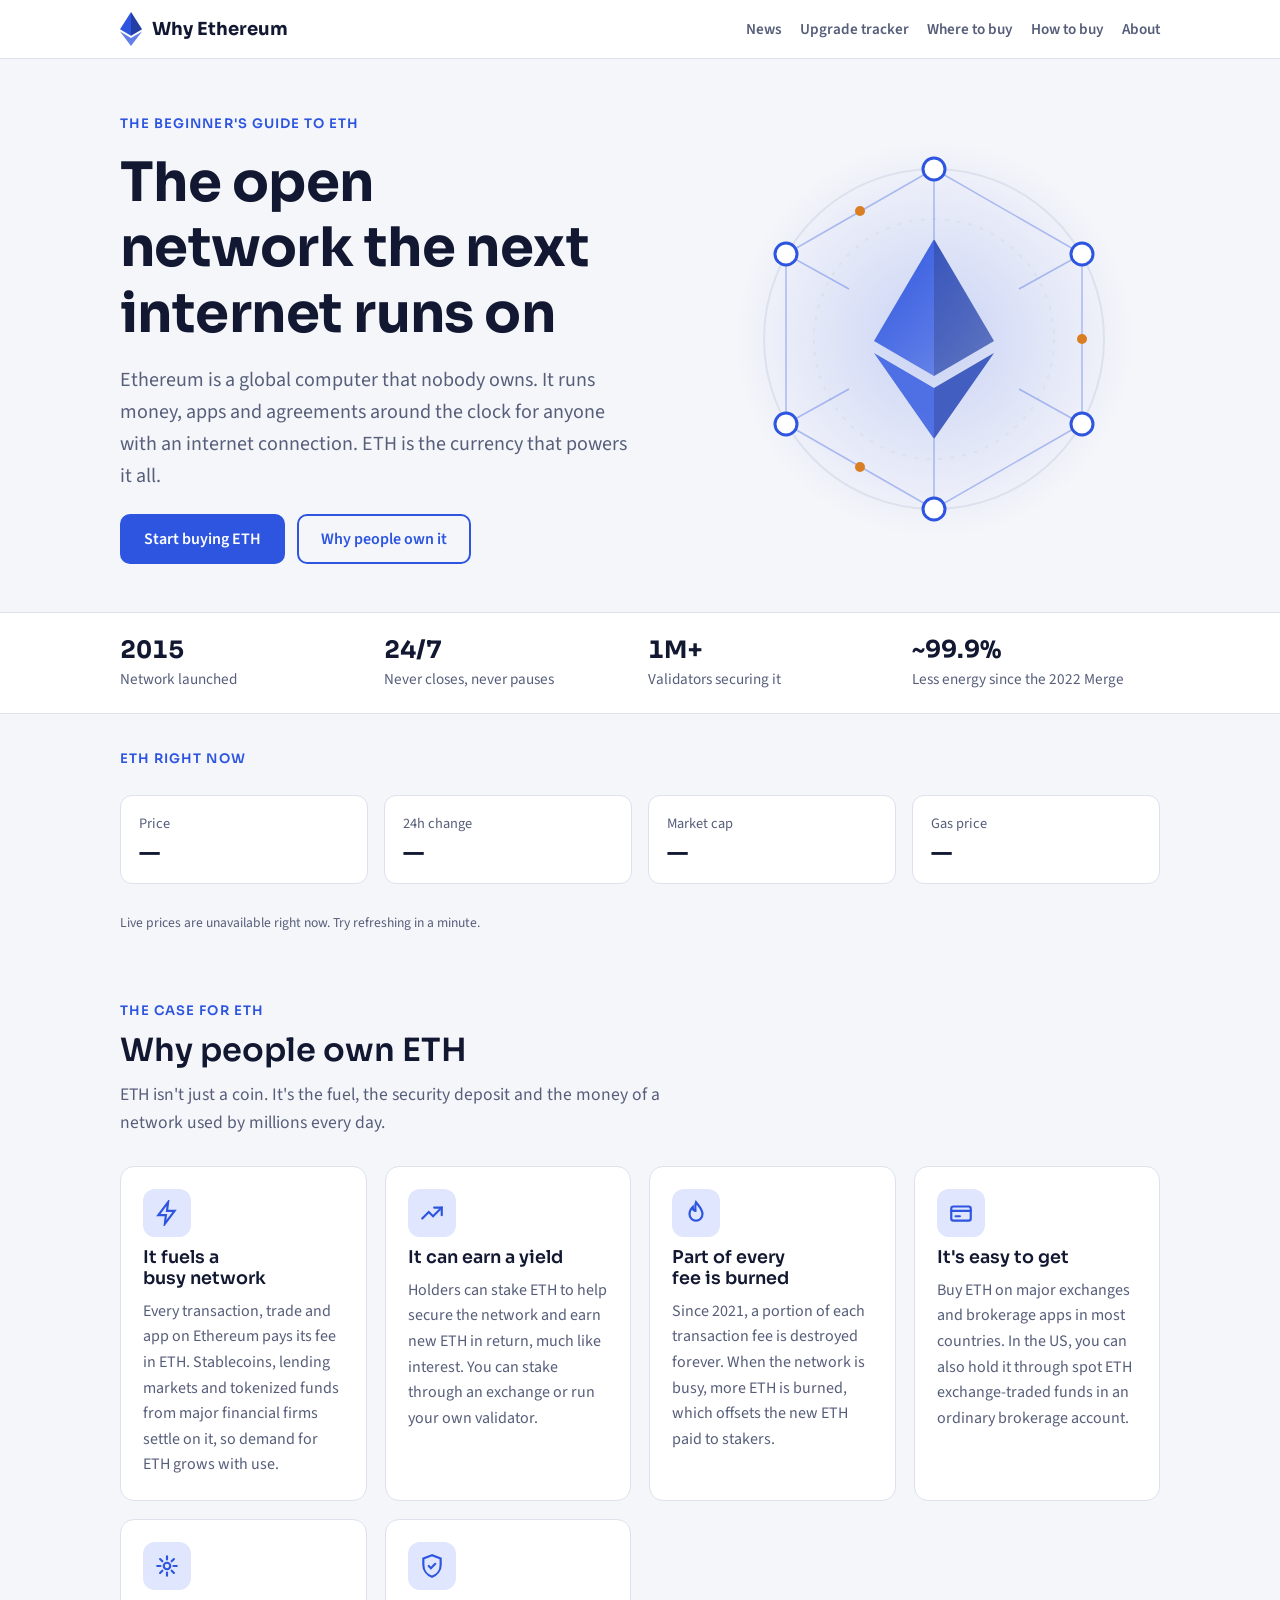
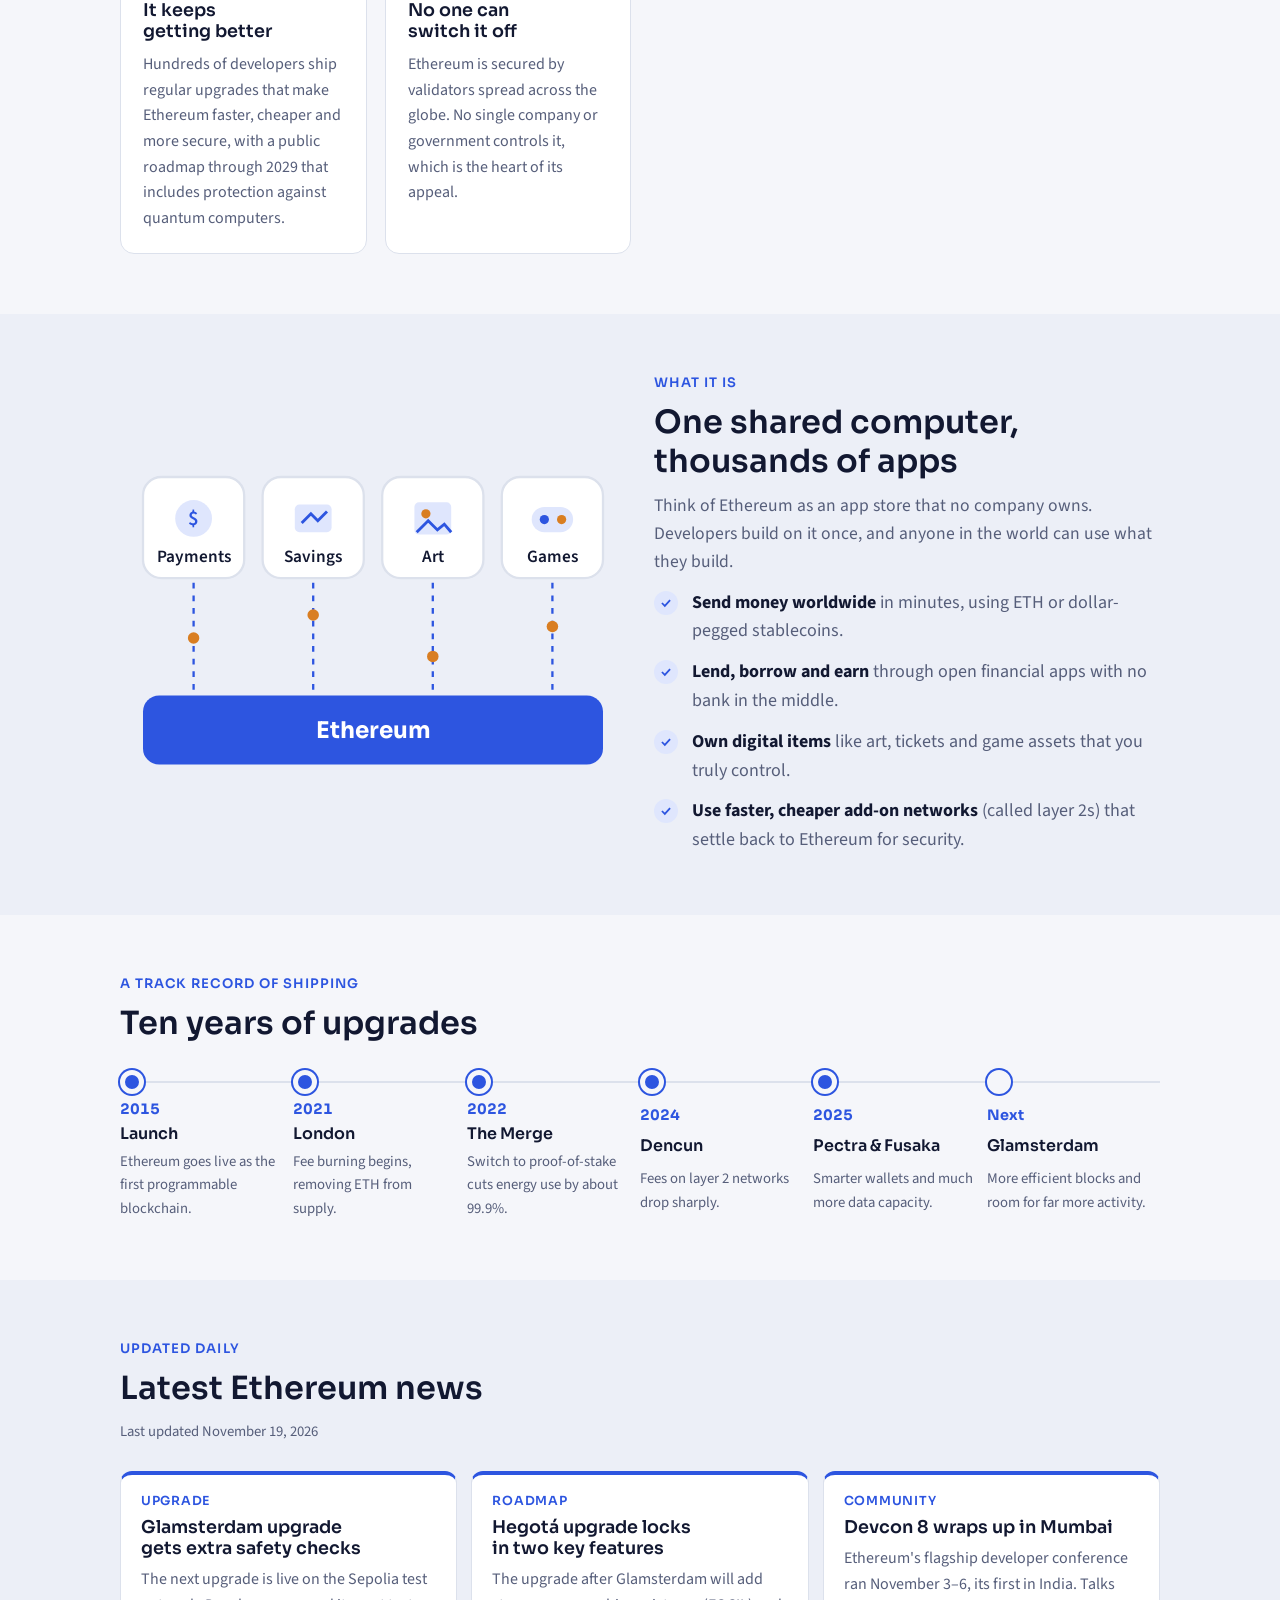
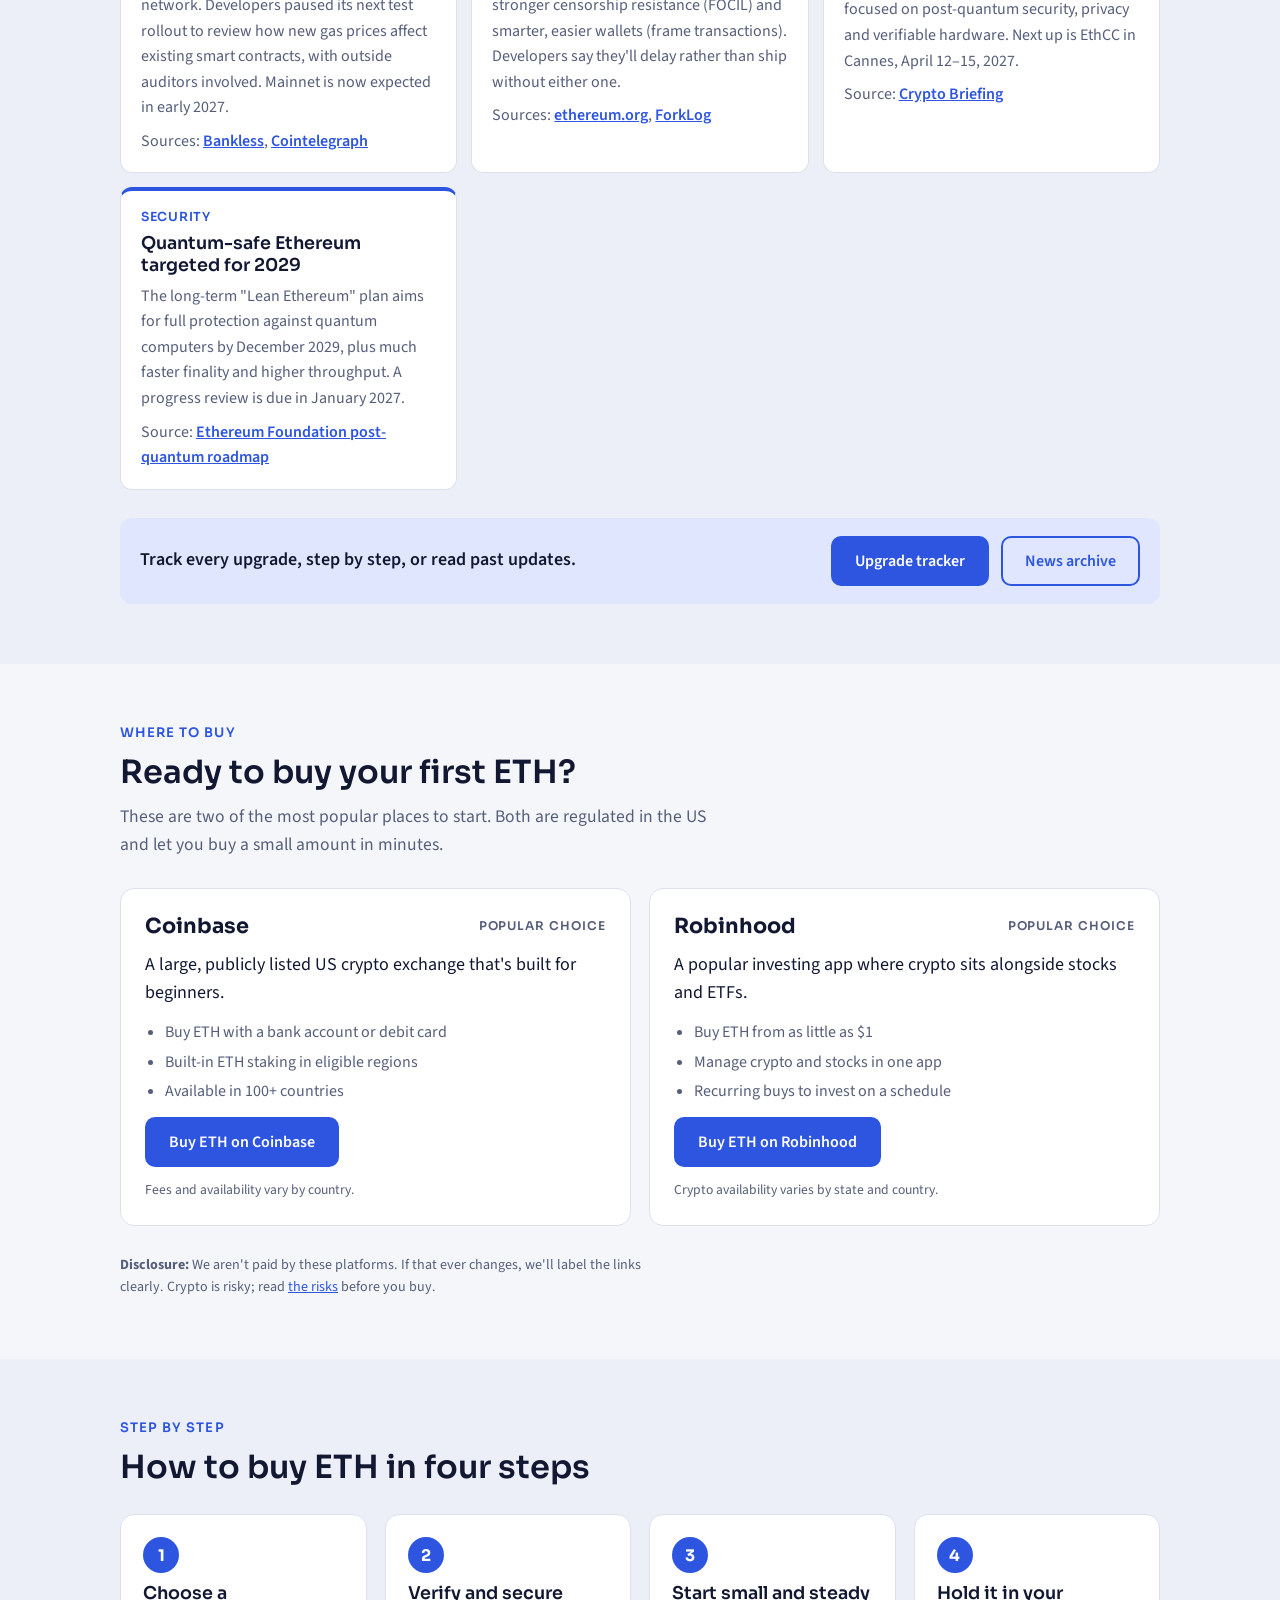
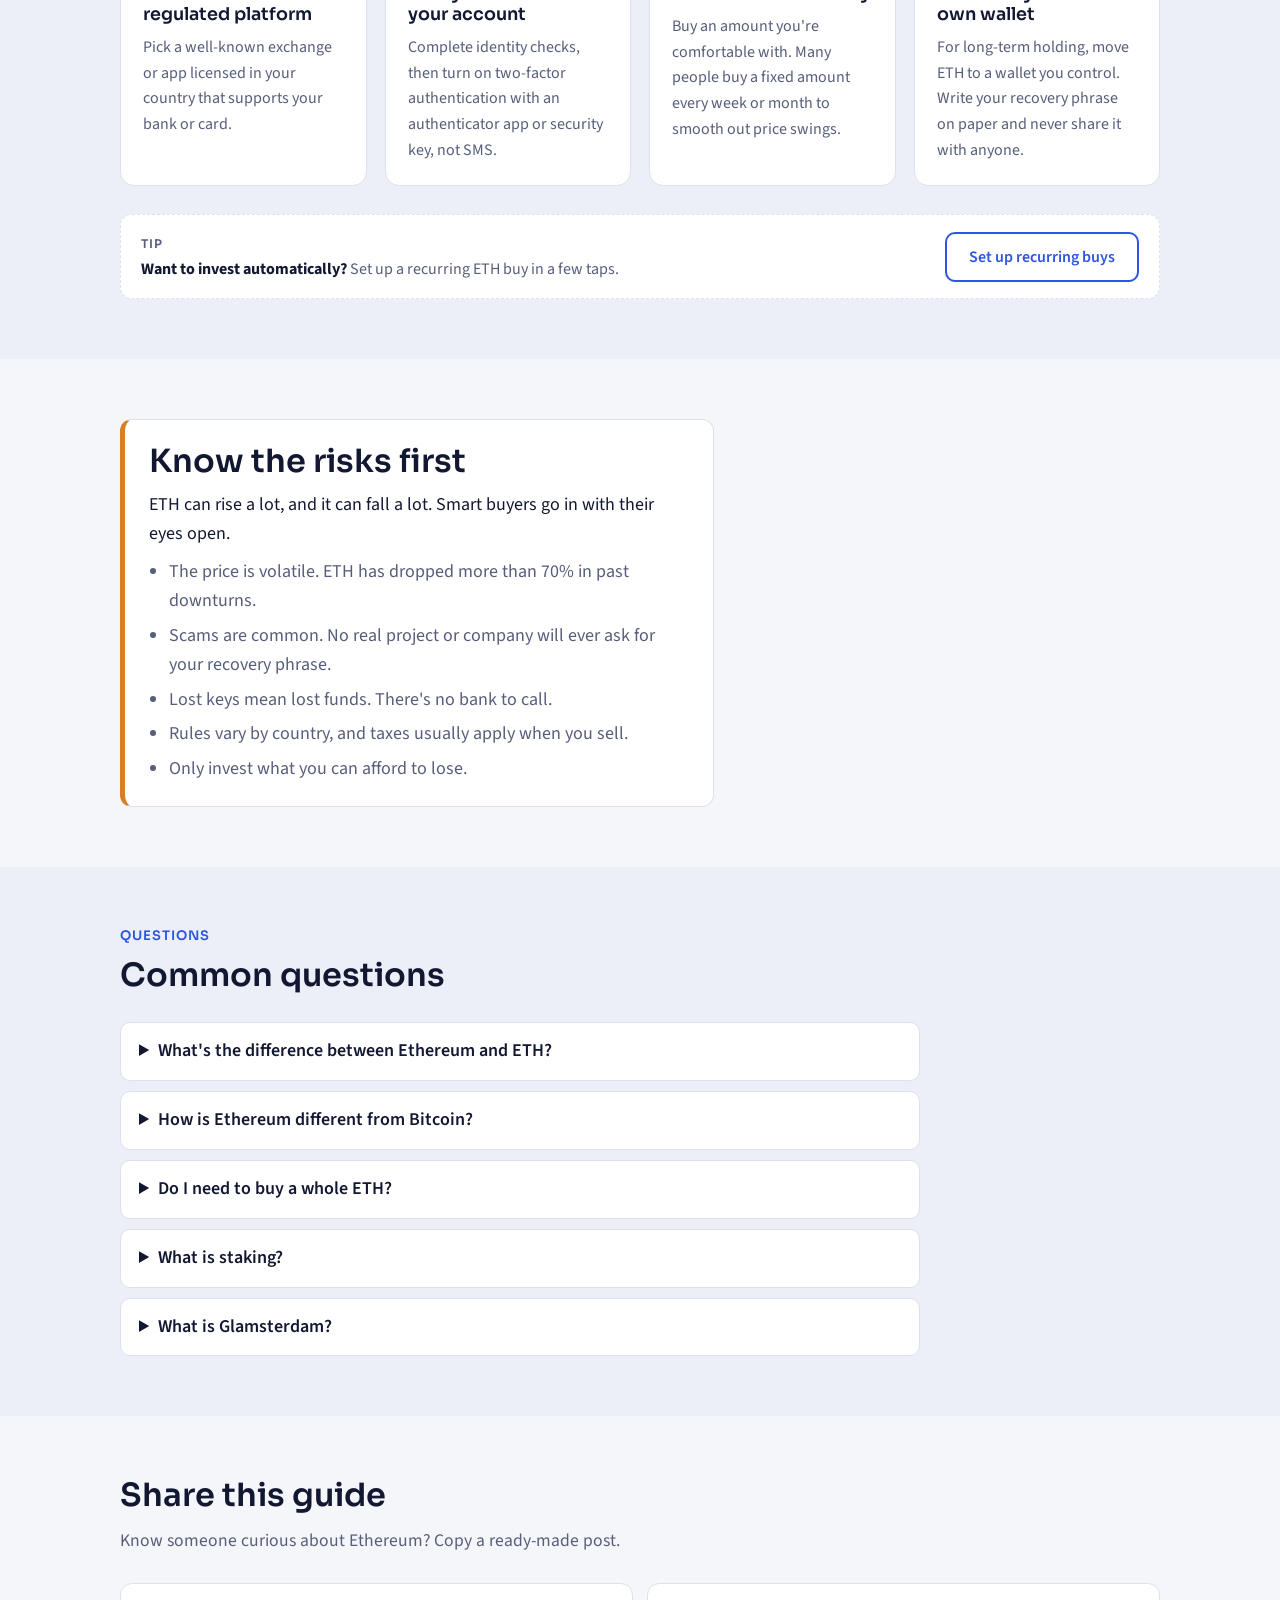
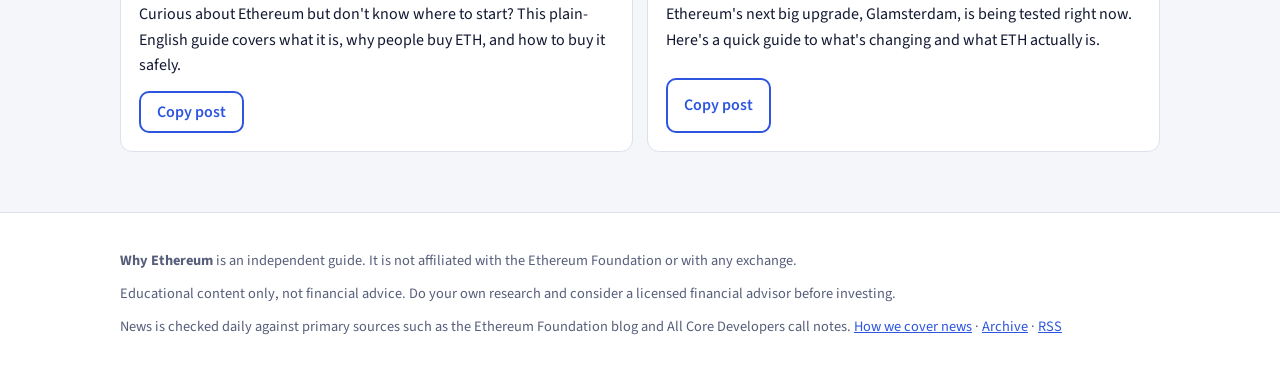
==== commit 60841914: "Relabel platform links until partnerships are in place" ====
--- a/index.html
+++ b/index.html
@@ -255,7 +255,7 @@
     </div>
     <div class="partners">
       <article class="partner">
-        <header><span class="name">Coinbase</span><span class="sponsor-label">Sponsored</span></header>
+        <header><span class="name">Coinbase</span><span class="sponsor-label">Popular choice</span></header>
         <p>A large, publicly listed US crypto exchange that's built for beginners.</p>
         <ul>
           <li>Buy ETH with a bank account or debit card</li>
@@ -263,11 +263,11 @@
           <li>Available in 100+ countries</li>
         </ul>
         <!-- REPLACE href with your Coinbase affiliate link -->
-        <a class="btn primary" href="https://www.coinbase.com/price/ethereum" rel="sponsored noopener" target="_blank">Buy ETH on Coinbase</a>
+        <a class="btn primary" href="https://www.coinbase.com/price/ethereum" rel="noopener" target="_blank">Buy ETH on Coinbase</a>
         <small>Fees and availability vary by country.</small>
       </article>
       <article class="partner">
-        <header><span class="name">Robinhood</span><span class="sponsor-label">Sponsored</span></header>
+        <header><span class="name">Robinhood</span><span class="sponsor-label">Popular choice</span></header>
         <p>A popular investing app where crypto sits alongside stocks and ETFs.</p>
         <ul>
           <li>Buy ETH from as little as $1</li>
@@ -275,11 +275,11 @@
           <li>Recurring buys to invest on a schedule</li>
         </ul>
         <!-- REPLACE href with your Robinhood affiliate or referral link -->
-        <a class="btn primary" href="https://robinhood.com/us/en/crypto/" rel="sponsored noopener" target="_blank">Buy ETH on Robinhood</a>
+        <a class="btn primary" href="https://robinhood.com/us/en/crypto/" rel="noopener" target="_blank">Buy ETH on Robinhood</a>
         <small>Crypto availability varies by state and country.</small>
       </article>
     </div>
-    <p class="disclosure"><b>Disclosure:</b> We may earn a commission if you sign up through these links, at no extra cost to you. Sponsors don't influence our news coverage. Crypto is risky; read <a href="#risks">the risks</a> before you buy.</p>
+    <p class="disclosure"><b>Disclosure:</b> We aren't paid by these platforms. If that ever changes, we'll label the links clearly. Crypto is risky; read <a href="#risks">the risks</a> before you buy.</p>
   </div>
 </section>
 
@@ -296,9 +296,9 @@
       <div class="card"><span class="step-n">4</span><h3>Hold it in your own wallet</h3><p>For long-term holding, move ETH to a wallet you control. Write your recovery phrase on paper and never share it with anyone.</p></div>
     </div>
     <div class="inline-ad">
-      <p><span class="sponsor-label">Sponsored</span><br><b>Want to invest automatically?</b> Set up a recurring ETH buy in a few taps.</p>
+      <p><span class="sponsor-label">Tip</span><br><b>Want to invest automatically?</b> Set up a recurring ETH buy in a few taps.</p>
       <!-- REPLACE href with your affiliate link -->
-      <a class="btn ghost" href="https://www.coinbase.com/price/ethereum" rel="sponsored noopener" target="_blank">Set up recurring buys</a>
+      <a class="btn ghost" href="https://www.coinbase.com/price/ethereum" rel="noopener" target="_blank">Set up recurring buys</a>
     </div>
   </div>
 </section>
@@ -354,7 +354,7 @@
 <footer>
   <div class="wrap">
     <p><b>Why Ethereum</b> is an independent guide. It is not affiliated with the Ethereum Foundation or with any exchange.</p>
-    <p>Educational content only, not financial advice. Do your own research and consider a licensed financial advisor before investing. Some links are sponsored and may earn us a commission.</p>
+    <p>Educational content only, not financial advice. Do your own research and consider a licensed financial advisor before investing.</p>
     <p>News is checked daily against primary sources such as the Ethereum Foundation blog and All Core Developers call notes. <a href="/about.html">How we cover news</a> · <a href="/news/">Archive</a> · <a href="/feed.xml">RSS</a></p>
   </div>
 </footer>
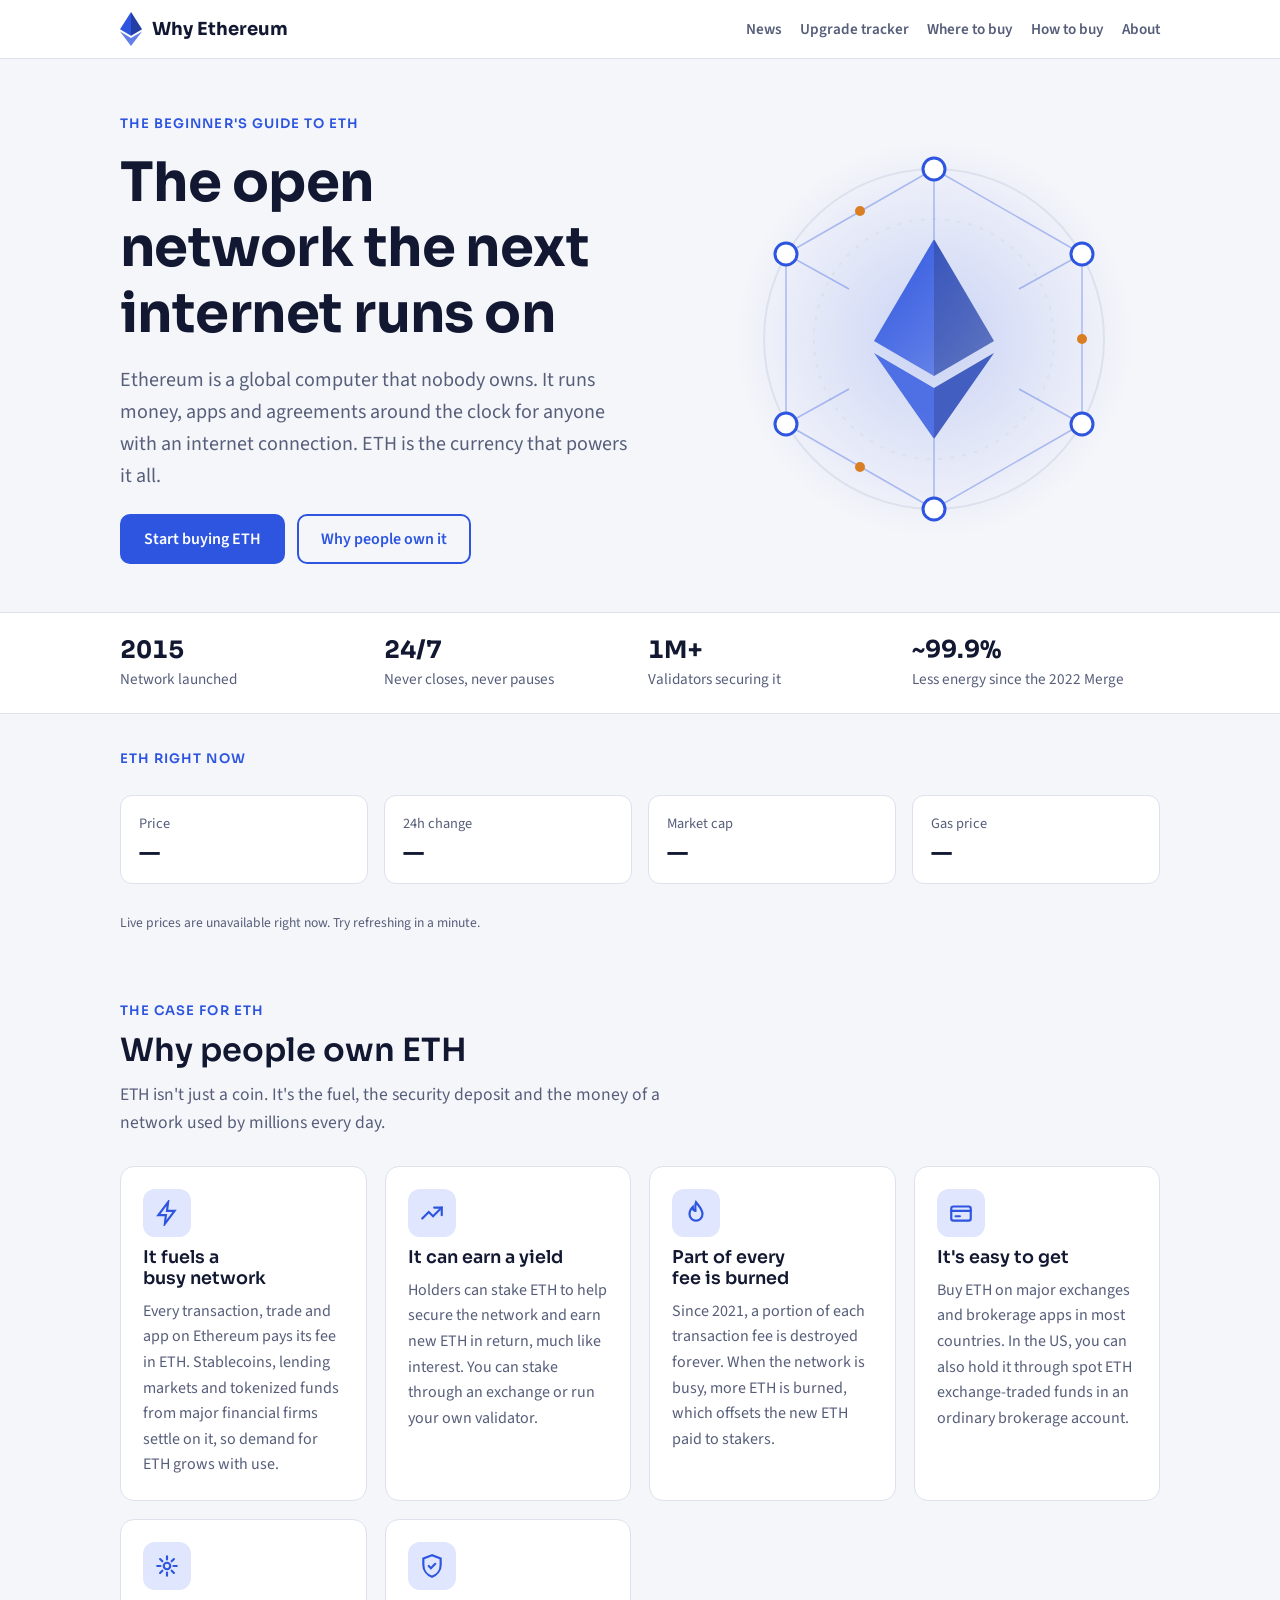
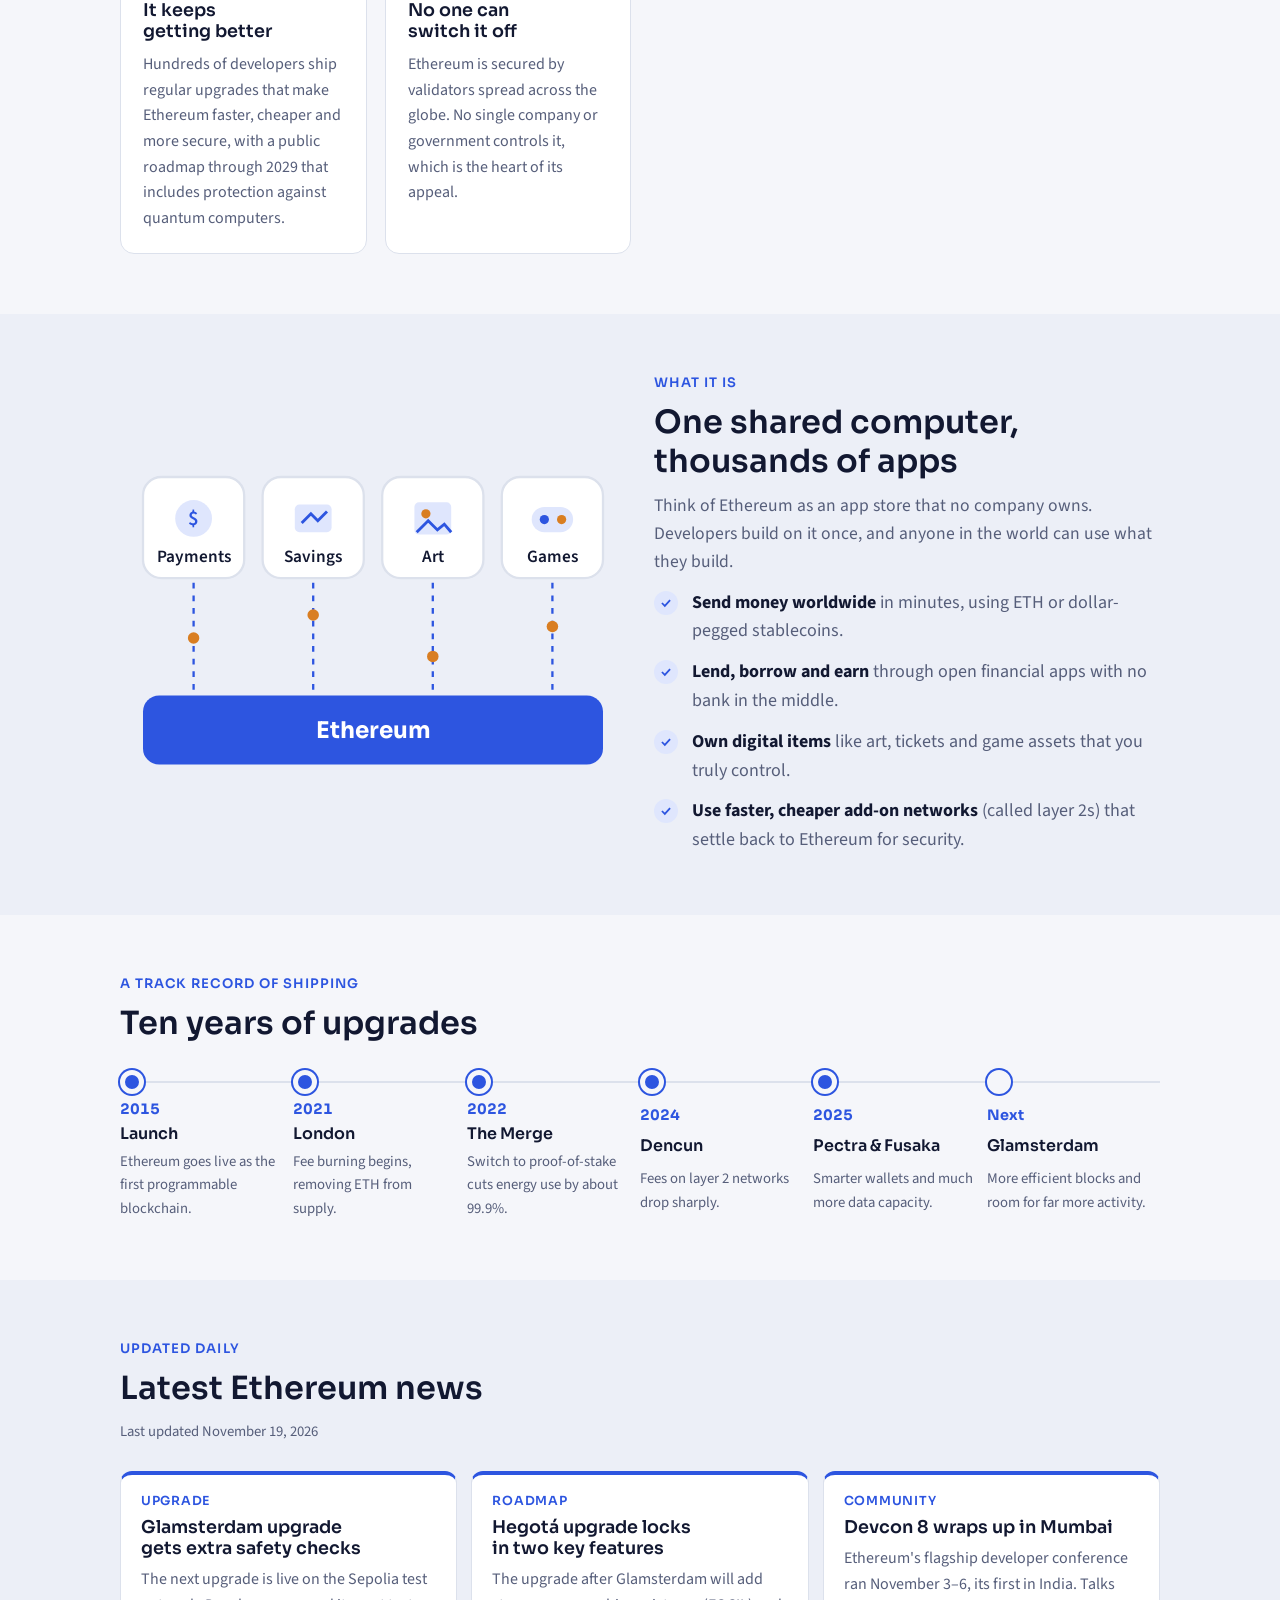
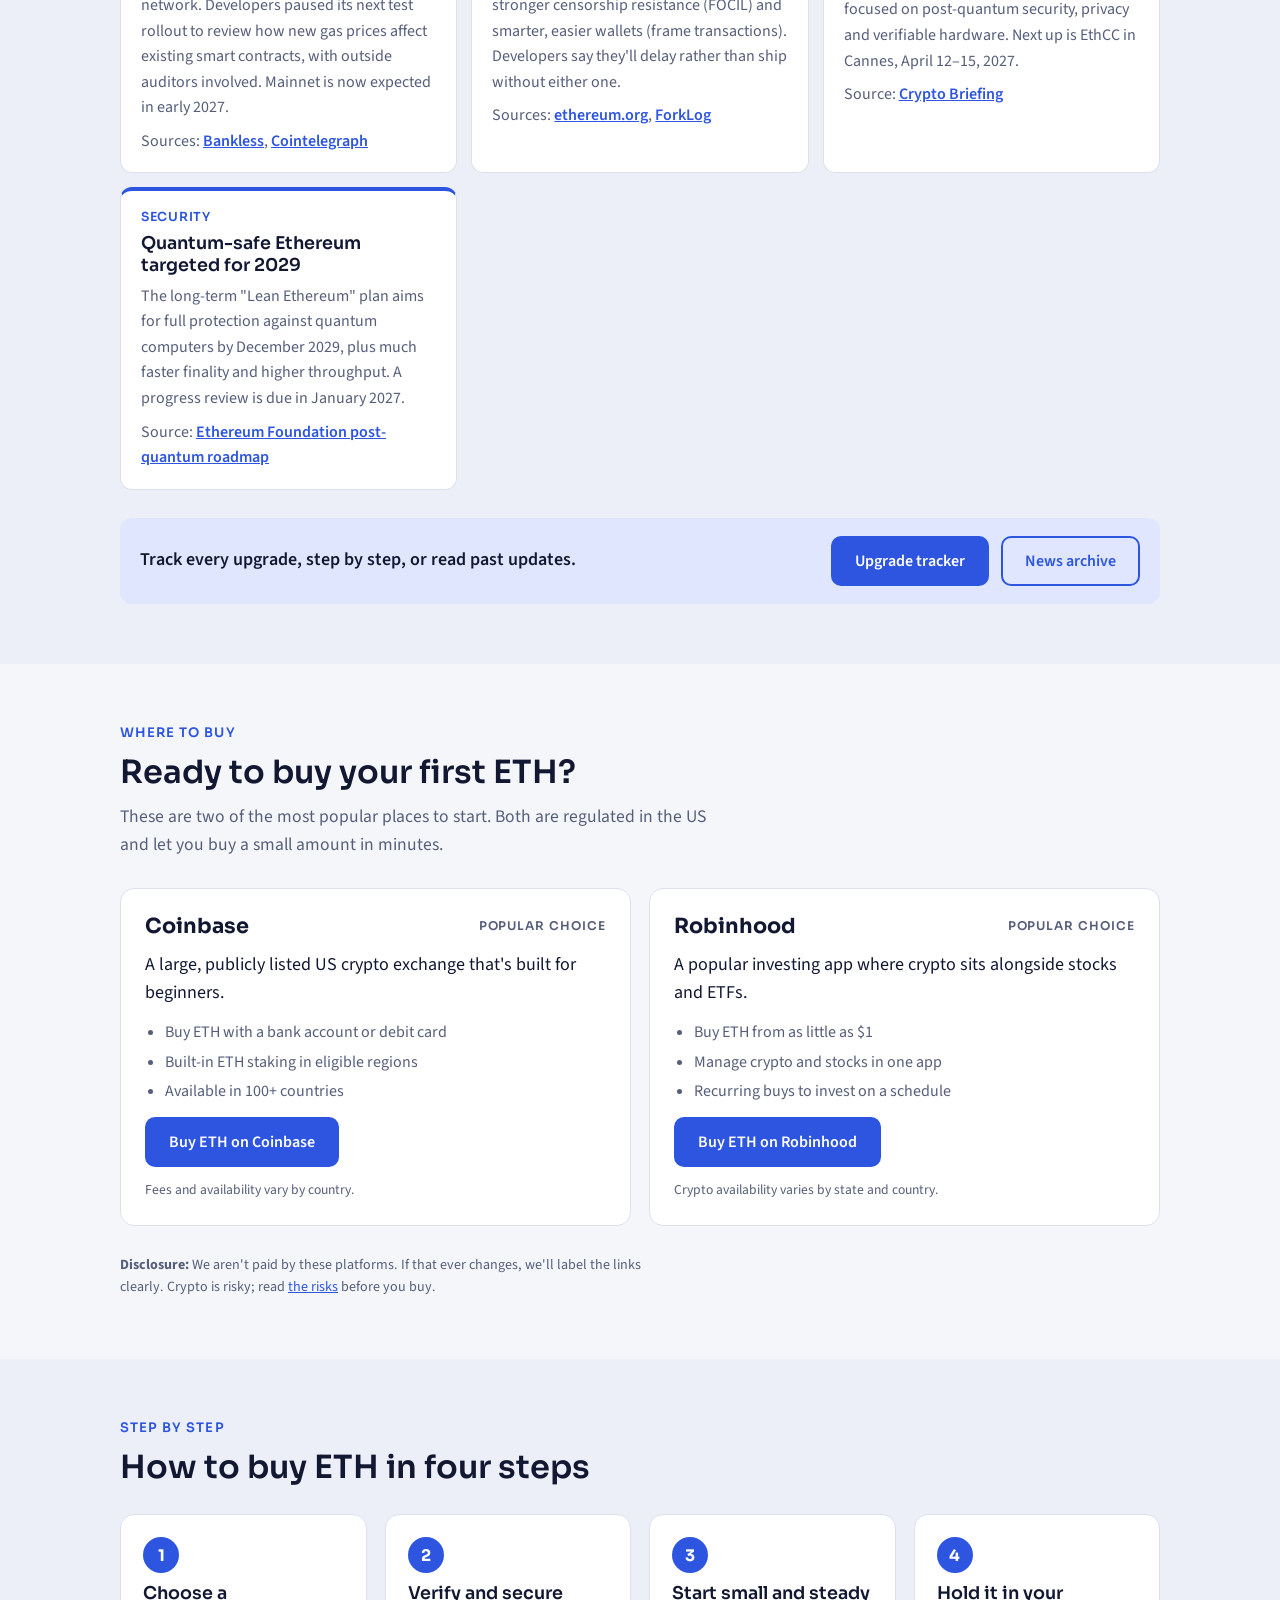
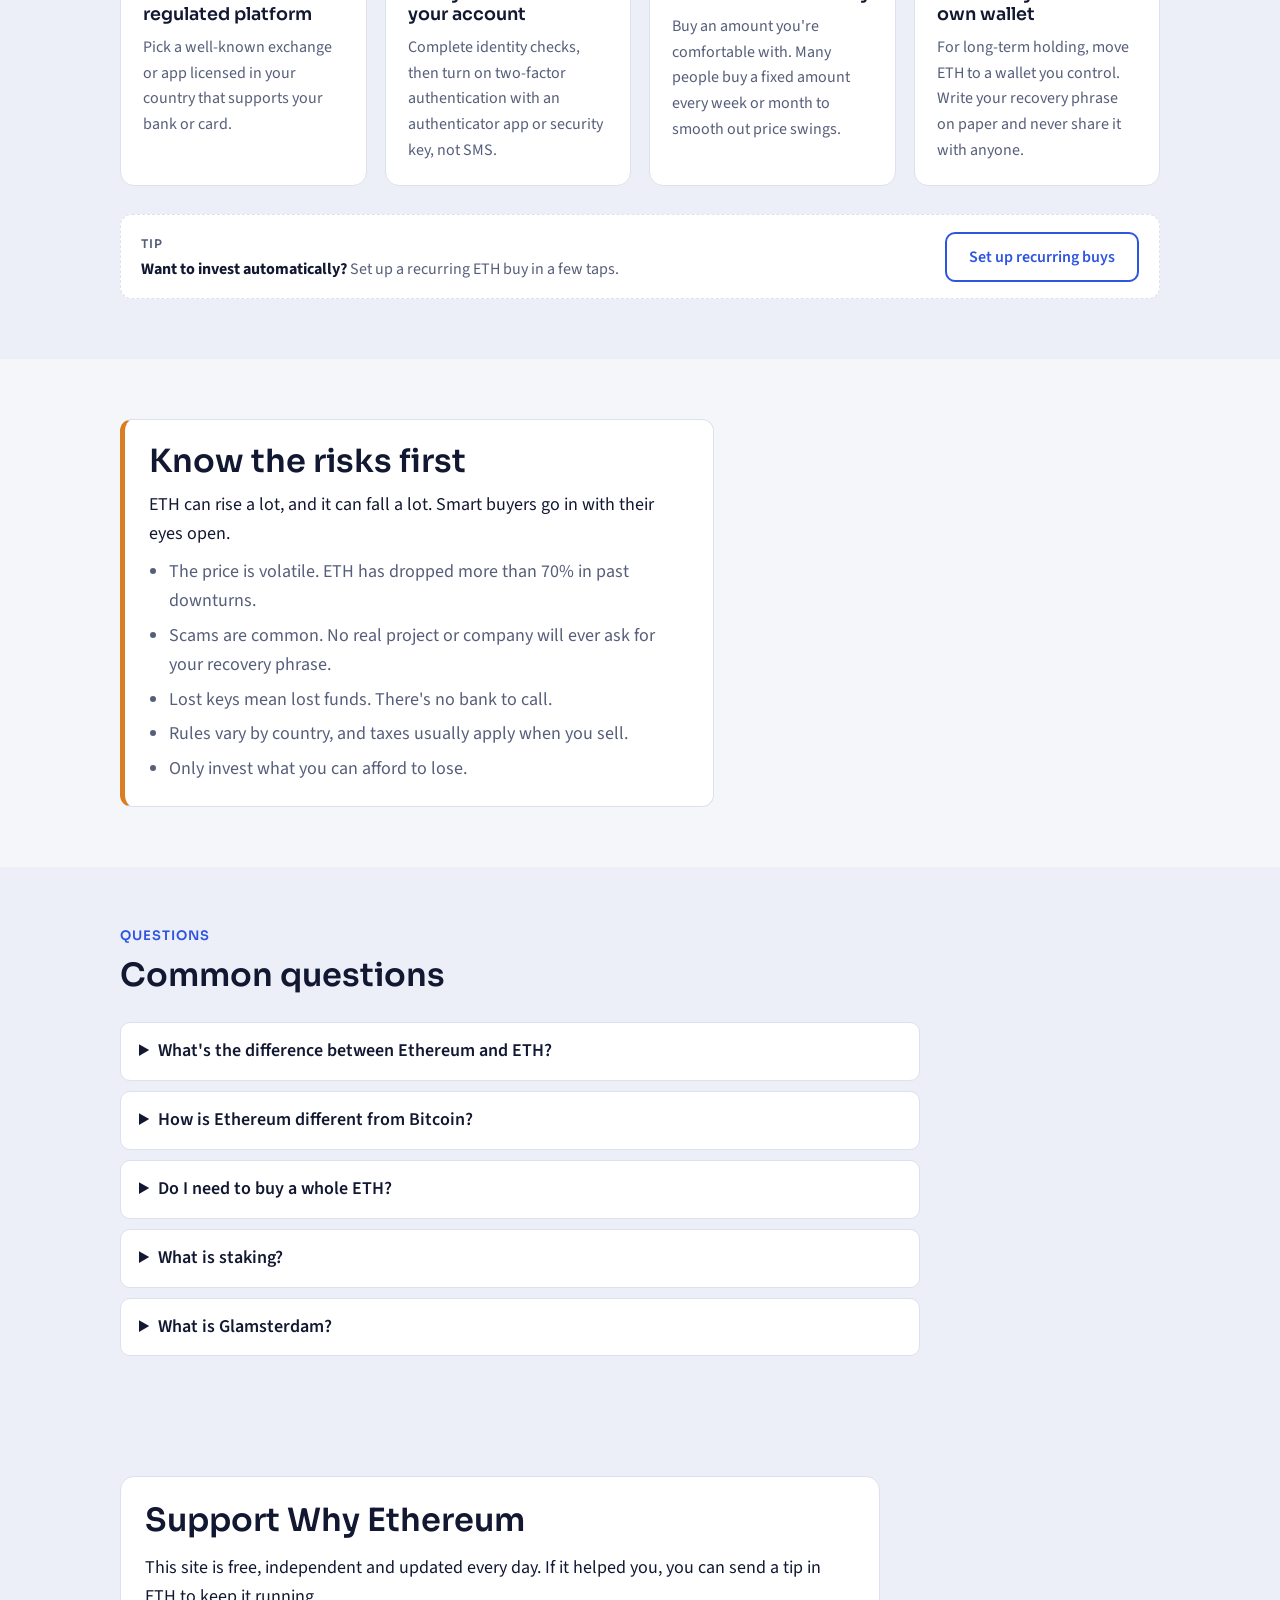
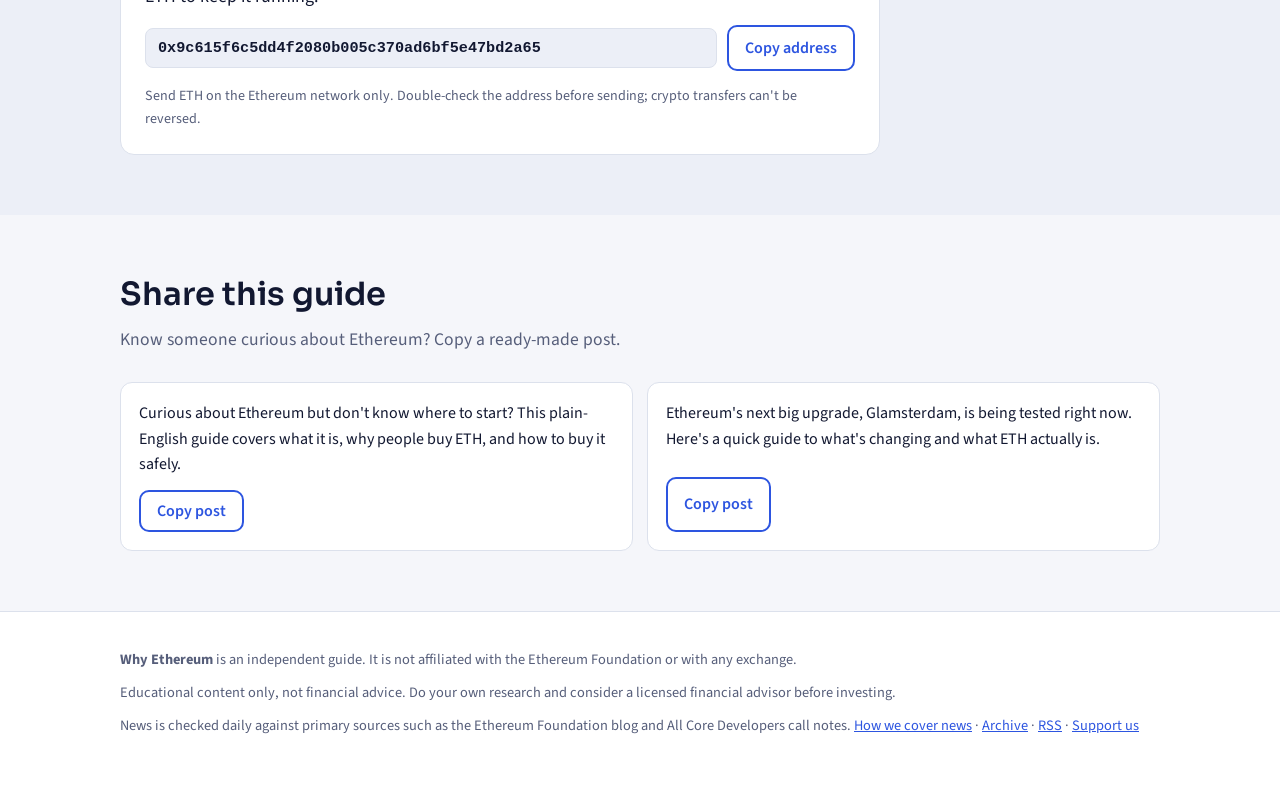
==== commit 11114a26: "Add ETH tip box" ====
--- a/index.html
+++ b/index.html
@@ -332,6 +332,20 @@
   </div>
 </section>
 
+<section id="support" class="band" aria-labelledby="support-h">
+  <div class="wrap">
+    <div class="support">
+      <h2 id="support-h">Support Why Ethereum</h2>
+      <p>This site is free, independent and updated every day. If it helped you, you can send a tip in ETH to keep it running.</p>
+      <div class="addr">
+        <code id="tip-addr">0x9c615f6c5dd4f2080b005c370ad6bf5e47bd2a65</code>
+        <button class="btn ghost" type="button" data-copy-addr="tip-addr">Copy address</button>
+      </div>
+      <small>Send ETH on the Ethereum network only. Double-check the address before sending; crypto transfers can't be reversed.</small>
+    </div>
+  </div>
+</section>
+
 <section id="share" aria-labelledby="share-h">
   <div class="wrap">
     <div class="prose">
@@ -355,7 +369,7 @@
   <div class="wrap">
     <p><b>Why Ethereum</b> is an independent guide. It is not affiliated with the Ethereum Foundation or with any exchange.</p>
     <p>Educational content only, not financial advice. Do your own research and consider a licensed financial advisor before investing.</p>
-    <p>News is checked daily against primary sources such as the Ethereum Foundation blog and All Core Developers call notes. <a href="/about.html">How we cover news</a> · <a href="/news/">Archive</a> · <a href="/feed.xml">RSS</a></p>
+    <p>News is checked daily against primary sources such as the Ethereum Foundation blog and All Core Developers call notes. <a href="/about.html">How we cover news</a> · <a href="/news/">Archive</a> · <a href="/feed.xml">RSS</a> · <a href="/#support">Support us</a></p>
   </div>
 </footer>
 
--- a/assets/site.css
+++ b/assets/site.css
@@ -189,3 +189,10 @@
 .archive span { color: var(--muted); font-size: 1rem; }
 .callout { background: var(--accent-soft); border-radius: 12px; padding: 18px 20px; display: flex; gap: 16px; align-items: center; justify-content: space-between; flex-wrap: wrap; }
 .callout p { font-weight: 600; }
+
+/* Support box */
+.support { background: var(--surface); border: 1px solid var(--line); border-radius: 14px; padding: 24px; display: grid; gap: 14px; max-width: 760px; }
+.addr { display: flex; gap: 10px; align-items: center; flex-wrap: wrap; }
+.addr code { font: 600 0.95rem ui-monospace, SFMono-Regular, Menlo, monospace; background: var(--band); border: 1px solid var(--line); border-radius: 8px; padding: 10px 12px; word-break: break-all; flex: 1 1 320px; color: var(--ink); }
+.addr button { padding: 10px 16px; }
+.support small { color: var(--muted); font-size: 0.88rem; }
